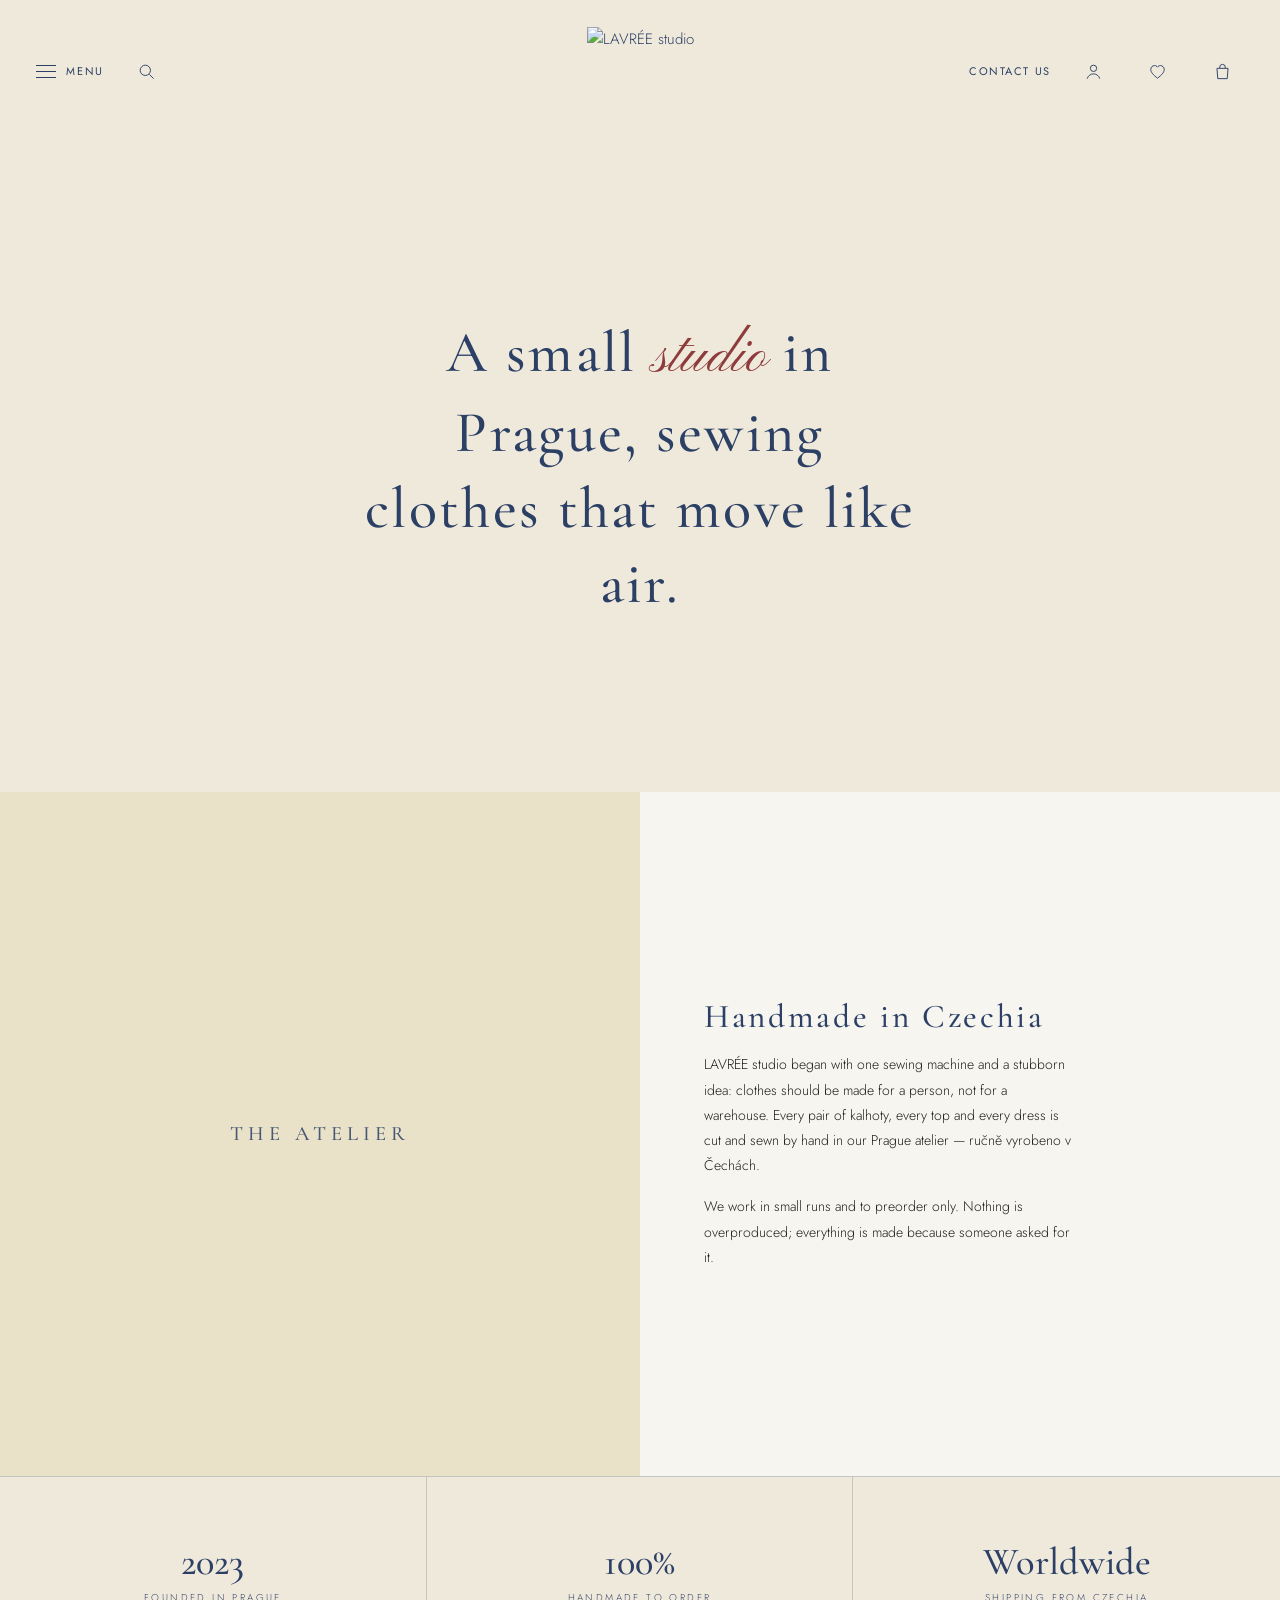
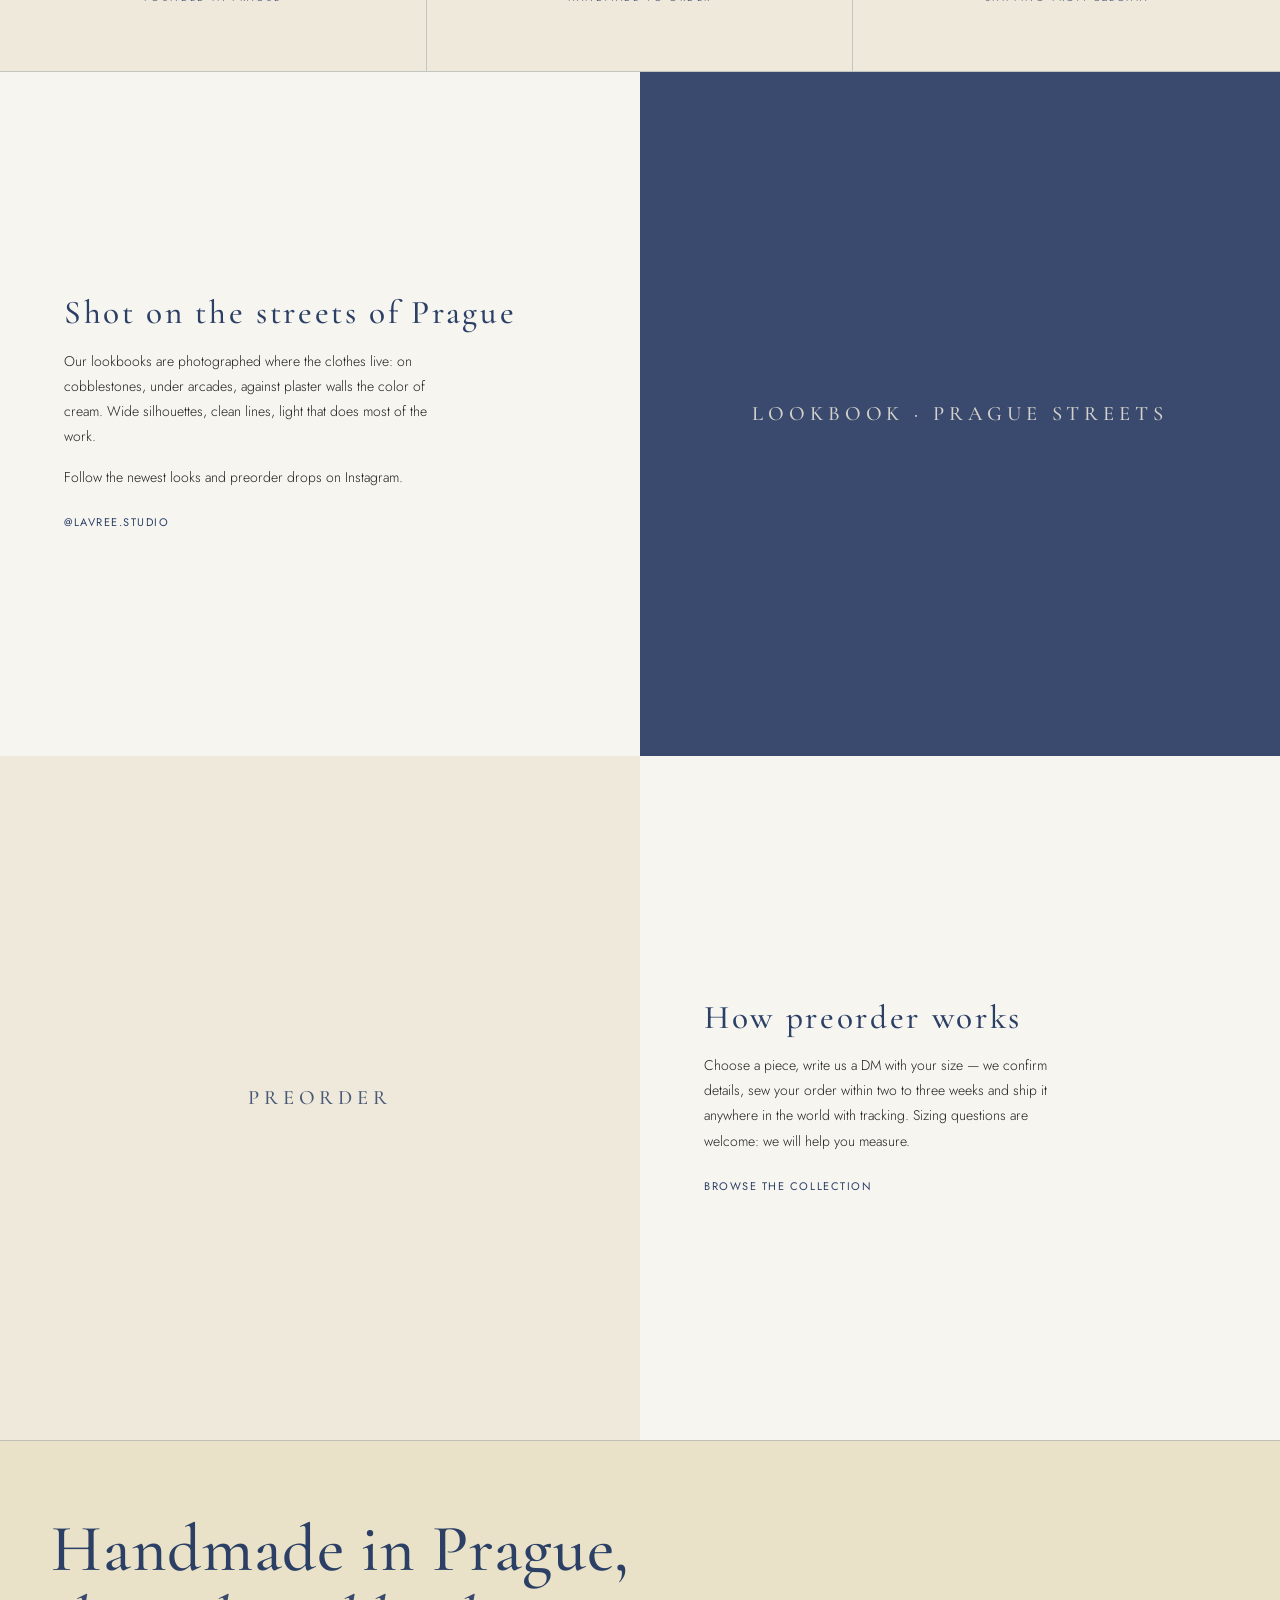
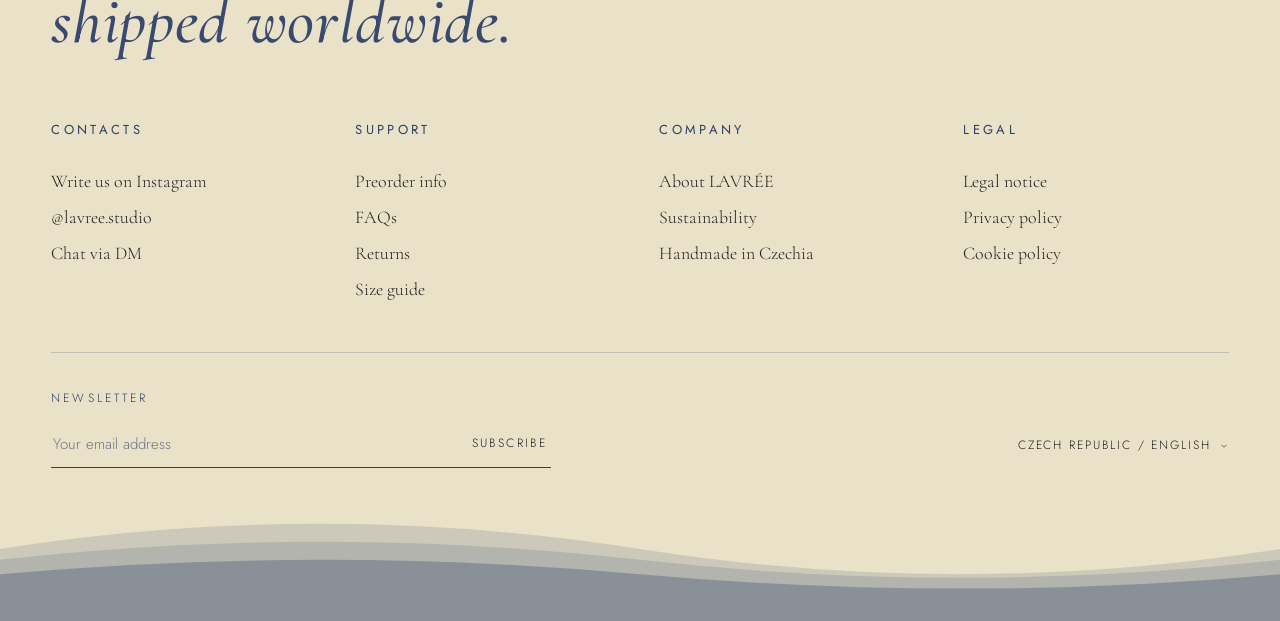
==== about.html @ 420e720d "initial commit" ====
<!DOCTYPE html>
<html lang="en">
<head>
  <meta charset="UTF-8">
  <meta name="viewport" content="width=device-width, initial-scale=1.0">
  <title>About — LAVRÉE studio</title>
  <meta name="description" content="LAVRÉE studio is a small fashion label from Prague. Handmade clothing, airy silhouettes, worldwide shipping via preorder.">
  <link rel="preconnect" href="https://fonts.googleapis.com">
  <link rel="preconnect" href="https://fonts.gstatic.com" crossorigin>
  <link href="https://fonts.googleapis.com/css2?family=Cormorant+Garamond:ital,wght@0,400;0,500;0,600;1,500&family=Jost:wght@300;400;500&family=Pinyon+Script&display=swap" rel="stylesheet">
  <link rel="stylesheet" href="css/styles.css">
</head>
<body>

  <main class="about">
    <section class="about-hero">
      <h1 class="reveal">A small <em>studio</em> in Prague, sewing clothes that move like air.</h1>
    </section>

    <section class="about-row">
      <div class="about-row__media">
        <div class="ph" style="background:var(--vanilla);color:var(--blue)" aria-hidden="true">
          <span class="ph__label">The atelier</span>
        </div>
      </div>
      <div class="about-row__text">
        <h2 class="reveal">Handmade in Czechia</h2>
        <p class="reveal" data-delay="1">
          LAVRÉE studio began with one sewing machine and a stubborn idea: clothes
          should be made for a person, not for a warehouse. Every pair of kalhoty,
          every top and every dress is cut and sewn by hand in our Prague atelier —
          ručně vyrobeno v Čechách.
        </p>
        <p class="reveal" data-delay="2">
          We work in small runs and to preorder only. Nothing is overproduced;
          everything is made because someone asked for it.
        </p>
      </div>
    </section>

    <section class="about-facts">
      <div class="reveal"><span class="serif">2023</span><small>Founded in Prague</small></div>
      <div class="reveal" data-delay="1"><span class="serif">100%</span><small>Handmade to order</small></div>
      <div class="reveal" data-delay="2"><span class="serif">Worldwide</span><small>Shipping from Czechia</small></div>
    </section>

    <section class="about-row about-row--flip" id="lookbook">
      <div class="about-row__media">
        <div class="ph" style="background:var(--indigo);color:var(--cream)" aria-hidden="true">
          <span class="ph__label">Lookbook · Prague streets</span>
        </div>
      </div>
      <div class="about-row__text">
        <h2 class="reveal">Shot on the streets of Prague</h2>
        <p class="reveal" data-delay="1">
          Our lookbooks are photographed where the clothes live: on cobblestones,
          under arcades, against plaster walls the color of cream. Wide silhouettes,
          clean lines, light that does most of the work.
        </p>
        <p class="reveal" data-delay="2">
          Follow the newest looks and preorder drops on Instagram.
        </p>
        <a class="u-link u-link--grow reveal" data-delay="3" href="https://www.instagram.com/lavree.studio/" target="_blank" rel="noopener">@lavree.studio</a>
      </div>
    </section>

    <section class="about-row">
      <div class="about-row__media">
        <div class="ph" style="background:var(--cream);color:var(--blue)" aria-hidden="true">
          <span class="ph__label">Preorder</span>
        </div>
      </div>
      <div class="about-row__text">
        <h2 class="reveal">How preorder works</h2>
        <p class="reveal" data-delay="1">
          Choose a piece, write us a DM with your size — we confirm details, sew
          your order within two to three weeks and ship it anywhere in the world
          with tracking. Sizing questions are welcome: we will help you measure.
        </p>
        <a class="u-link u-link--grow reveal" data-delay="2" href="highlights.html">Browse the collection</a>
      </div>
    </section>
  </main>

  <div data-footer></div>

  <script src="js/data.js"></script>
  <script src="js/main.js"></script>
</body>
</html>
---- css/styles.css ----
/* ============================================================
   LAVRÉE studio — global stylesheet
   Palette: cream #EFE9DB · milk #F7F5F0 · vanilla #E9E2C9
            blue #2C4066 · indigo #3A4A6E · black #20201F
            bordeaux #8E3B3B (rare accent)
   ============================================================ */

:root {
  --cream: #EFE9DB;
  --milk: #F7F5F0;
  --vanilla: #E9E2C9;
  --blue: #2C4066;
  --indigo: #3A4A6E;
  --ink: #20201F;
  --bordeaux: #8E3B3B;

  --hairline: rgba(44, 64, 102, 0.22);
  --hairline-soft: rgba(44, 64, 102, 0.12);

  --font-serif: "Cormorant Garamond", "Playfair Display", Georgia, serif;
  --font-script: "Pinyon Script", cursive;
  --font-sans: "Jost", "Inter", "Segoe UI", Arial, sans-serif;

  /* header geometry: tall by default, compact after scroll (+50% larger) */
  --header-h-tall: 144px;
  --header-h-compact: 96px;
  --header-h: var(--header-h-tall);
  --logo-h-tall: 90px;
  --logo-h-compact: 60px;
  --logo-h: var(--logo-h-tall);
  --header-anim: 350ms cubic-bezier(0.4, 0, 0.2, 1);
  --header-fill-anim: 300ms ease;
  /* slide-to-slide recolor of header + search: long, soft cross-fade so the
     dark<->light change lags the section swap slightly and never jars */
  --header-color-fade: 700ms cubic-bezier(0.4, 0, 0.2, 1);
  --header-color-delay: 150ms;
  --header-border: rgba(44, 64, 102, 0.15);
  --header-scroll-threshold: 60; /* px, read by js */
  --header-ink: var(--blue);

  /* fullscreen slider timing (read by js) */
  --slide-dur: 1100ms;
  --slide-ease: cubic-bezier(0.65, 0, 0.35, 1);
  --slide-debounce: 200; /* ms after animation before next gesture */
  --slide-swipe: 50;     /* px, min touch swipe distance */

  --ease: cubic-bezier(0.25, 0.1, 0.25, 1);
}

/* compact header state: js toggles .is-compact on body past the threshold */
body.is-compact {
  --header-h: var(--header-h-compact);
  --logo-h: var(--logo-h-compact);
}

/* Hovering the header grows ONLY the header bar + logo (+20%). It is a fixed
   element, so its height change never reflows or scrolls the document, and we
   deliberately do NOT touch --header-h — the search line and page content stay
   exactly where they are. (No :has(), which was causing hover-time jank.) */
.site-header:hover { height: calc(var(--header-h) * 1.2); }
.site-header:hover .logo { height: calc(var(--logo-h) * 1.2); }

* { margin: 0; padding: 0; box-sizing: border-box; }

html { scroll-behavior: smooth; }

body {
  font-family: var(--font-sans);
  font-weight: 300;
  font-size: 15px;
  line-height: 1.6;
  color: var(--ink);
  background: var(--cream);
  -webkit-font-smoothing: antialiased;
}

img { max-width: 100%; display: block; }

a { color: inherit; text-decoration: none; cursor: pointer; }
button { font: inherit; color: inherit; background: none; border: 0; cursor: pointer; }

a:focus-visible, button:focus-visible, input:focus-visible {
  outline: 1px solid var(--blue);
  outline-offset: 3px;
}

::selection { background: var(--blue); color: var(--cream); }

h1, h2, h3, .serif {
  font-family: var(--font-serif);
  font-weight: 500;
  color: var(--blue);
  line-height: 1.15;
}

.visually-hidden {
  position: absolute; width: 1px; height: 1px;
  overflow: hidden; clip: rect(0 0 0 0); white-space: nowrap;
}

/* Underline link animation */
.u-link {
  position: relative;
  display: inline-block;
  padding-bottom: 2px;
  letter-spacing: 0.14em;
  text-transform: uppercase;
  font-size: 11px;
  font-weight: 400;
}
.u-link::after {
  content: "";
  position: absolute; left: 0; bottom: 0;
  width: 100%; height: 1px;
  background: currentColor;
  transform-origin: right;
  transition: transform 0.35s var(--ease);
}
.u-link:hover::after { transform: scaleX(0); transform-origin: left; }
.u-link--grow::after { transform: scaleX(0); transform-origin: left; }
.u-link--grow:hover::after { transform: scaleX(1); }

/* ============================================================
   Header
   ============================================================ */

.site-header {
  position: fixed;
  top: 0; left: 0; right: 0;
  z-index: 100;
  height: var(--header-h);
  display: grid;
  grid-template-columns: 1fr auto 1fr;
  align-items: center;
  padding: 0 clamp(16px, 3vw, 36px);
  color: var(--header-ink);
  background: transparent;
  border-bottom: 1px solid transparent;
  transition: height var(--header-anim),
              background var(--header-fill-anim),
              color var(--header-color-fade) var(--header-color-delay),
              border-color var(--header-fill-anim);
}

/* Over a dark slide (hero / Navy Edit) the header sits on a solid black bar
   with cream logo + links; hover/compact still override it to the cream state. */
body.hero-dark .site-header {
  --header-ink: var(--cream);
  background: var(--ink);
  border-bottom-color: transparent;
}

/* Filled state: hover, compact after scroll, open menu.
   body-prefixed so it outranks the hero-dark rule above. */
body .site-header:hover,
body .site-header.header--compact,
body .site-header.is-filled {
  --header-ink: var(--blue);
  background: var(--cream);
  border-bottom-color: var(--header-border);
}

.header-left, .header-right {
  display: flex; align-items: center;
  gap: clamp(10px, 1.6vw, 22px);
}
.header-right { justify-content: flex-end; }

.menu-toggle {
  display: flex; align-items: center; gap: 10px;
  min-height: 44px;
  letter-spacing: 0.16em; text-transform: uppercase;
  font-size: 11px; font-weight: 400;
}
.menu-toggle .burger {
  display: inline-flex; flex-direction: column; gap: 5px; width: 20px;
}
.menu-toggle .burger span {
  height: 1px; background: currentColor; transition: transform .3s var(--ease);
}
.menu-toggle:hover .burger span:first-child { transform: translateY(-1px); }
.menu-toggle:hover .burger span:last-child { transform: translateY(1px); }

/* Logo: two stacked images cross-faded by opacity (no src swap) */
.logo {
  position: relative;
  display: inline-flex;
  align-items: center;
  justify-content: center;
  height: var(--logo-h);
  transition: height var(--header-anim);
}
.logo__img {
  height: 100%;
  width: auto;
  display: block;
  transition: opacity var(--header-fill-anim);
}
.logo__img--cream {
  position: absolute;
  top: 0; left: 50%;
  transform: translateX(-50%);
  opacity: 0;
}
/* cream logo over dark slides while the header is transparent */
body.hero-dark .logo__img--blue { opacity: 0; }
body.hero-dark .logo__img--cream { opacity: 1; }
/* filled header always shows the blue logo (body-prefixed to win over hero-dark) */
body .site-header:hover .logo__img--blue,
body .site-header.header--compact .logo__img--blue,
body .site-header.is-filled .logo__img--blue { opacity: 1; }
body .site-header:hover .logo__img--cream,
body .site-header.header--compact .logo__img--cream,
body .site-header.is-filled .logo__img--cream { opacity: 0; }

.header-contact {
  letter-spacing: 0.14em; text-transform: uppercase;
  font-size: 11px; font-weight: 400;
  min-height: 44px; display: inline-flex; align-items: center;
}
.header-contact:hover { color: var(--bordeaux); }

.icon-btn {
  position: relative;
  display: inline-flex; align-items: center; justify-content: center;
  width: 44px; height: 44px;
}
.icon-btn svg {
  width: 19px; height: 19px;
  fill: none; stroke: currentColor; stroke-width: 1.2;
  transition: stroke 0.4s var(--ease);
}
.icon-btn:hover svg { stroke: var(--bordeaux); }
.icon-btn .count {
  position: absolute; top: 4px; right: 2px;
  min-width: 15px; height: 15px;
  border-radius: 50%;
  background: var(--bordeaux); color: var(--milk);
  font-size: 9px; font-weight: 400; line-height: 15px;
  text-align: center;
  opacity: 0; transform: scale(0.5);
  transition: opacity .25s var(--ease), transform .25s var(--ease);
}
.icon-btn .count.is-visible { opacity: 1; transform: scale(1); }

/* Search: centered field on home, collapsible on inner pages.
   The dark<->light recolor between slides is a cross-fade of two stacked
   colour copies (label + underline), never a hard colour switch. */
.search-bar {
  position: fixed;
  top: var(--header-h); left: 0; right: 0;
  z-index: 99;
  display: flex; justify-content: center;
  padding: 10px 20px;
  transition: opacity .35s var(--ease), transform .35s var(--ease),
              visibility .35s, top var(--header-anim);
}

/* Homepage: the search field belongs to the hero only. It lifts + fades away
   on any later section and returns on the first. Fixed positioning keeps it
   out of the header flow, so the logo/links/icons never shift when it hides. */
body.page-home .search-bar {
  opacity: 0;
  transform: translateY(-8px);
  pointer-events: none;
  /* hide: a touch quicker than the header recolor, no delay */
  transition: opacity 450ms cubic-bezier(0.4, 0, 0.2, 1),
              transform 450ms cubic-bezier(0.4, 0, 0.2, 1),
              top var(--header-anim);
}
body.page-home.is-hero-slide .search-bar {
  opacity: 1;
  transform: translateY(0);
  pointer-events: auto;
  /* show: header timing + 150ms delay so it trails the hero sliding in */
  transition: opacity var(--header-color-fade) var(--header-color-delay),
              transform var(--header-color-fade) var(--header-color-delay),
              top var(--header-anim);
}

.search-field {
  position: relative;
  width: min(420px, 86vw);
}
.search-field input {
  width: 100%;
  background: transparent;
  border: 0;
  padding: 6px 2px;
  font-family: var(--font-sans);
  font-weight: 300; font-size: 13px;
  letter-spacing: 0.08em;
  text-align: center;
  color: var(--blue);
  caret-color: currentColor;
  transition: color var(--header-color-fade) var(--header-color-delay);
}
/* the visible idle label is the two layers below, not the native placeholder */
.search-field input::placeholder { color: transparent; }

/* idle "Search" label — two coloured copies, cross-faded by opacity */
.search-field__label {
  position: absolute; inset: 0;
  display: flex; align-items: center; justify-content: center;
  pointer-events: none;
  transition: opacity .3s var(--ease);
}
.search-field__layer {
  position: absolute; inset: 0;
  display: flex; align-items: center; justify-content: center;
  text-transform: uppercase; letter-spacing: 0.18em; font-size: 11px;
  opacity: 0;
  transition: opacity var(--header-color-fade) var(--header-color-delay);
}
.search-field__layer--dark  { color: var(--blue); opacity: 0.65; }
.search-field__layer--light { color: var(--milk); opacity: 0; }

/* underline — same two-layer cross-fade */
.search-field__rule {
  position: absolute; left: 0; right: 0; bottom: 0; height: 1px;
  pointer-events: none;
}
.search-field__rule-layer {
  position: absolute; inset: 0;
  opacity: 0;
  transition: opacity var(--header-color-fade) var(--header-color-delay);
}
.search-field__rule-layer--dark  { background: var(--blue); opacity: 1; }
.search-field__rule-layer--light { background: var(--milk); opacity: 0; }

/* Dark slide: fade the dark copies out, the light copies in */
body.hero-dark .search-field input { color: var(--milk); }
body.hero-dark .search-field__layer--dark { opacity: 0; }
body.hero-dark .search-field__layer--light { opacity: 0.7; }
body.hero-dark .search-field__rule-layer--dark { opacity: 0; }
body.hero-dark .search-field__rule-layer--light { opacity: 0.85; }

/* Hide the idle label while typing or focused so only caret + text show */
.search-field input:focus ~ .search-field__label,
.search-field input:not(:placeholder-shown) ~ .search-field__label { opacity: 0; }

/* Inner pages: collapsible, always on cream, full-width divider under the bar */
body:not(.page-home) .search-bar {
  background: var(--cream);
  border-bottom: 1px solid var(--hairline-soft);
  opacity: 0; visibility: hidden; transform: translateY(-6px);
}
body:not(.page-home) .search-bar.is-open {
  opacity: 1; visibility: visible; transform: translateY(0);
}
.search-toggle { display: none; }
body:not(.page-home) .search-toggle { display: inline-flex; }

/* ============================================================
   Fullscreen menu overlay
   ============================================================ */

.menu-overlay {
  position: fixed; inset: 0; z-index: 200;
  background: var(--cream);
  display: flex;
  opacity: 0; visibility: hidden;
  transition: opacity .45s var(--ease), visibility .45s;
  overflow-y: auto;
}
.menu-overlay.is-open { opacity: 1; visibility: visible; }

.menu-overlay__inner {
  display: grid;
  grid-template-columns: minmax(280px, 1fr) 1fr;
  gap: 4vw;
  width: 100%;
  padding: calc(var(--header-h) + 6vh) clamp(24px, 6vw, 90px) 8vh;
}

.menu-close {
  position: absolute;
  top: 14px; right: clamp(16px, 3vw, 36px);
  width: 44px; height: 44px;
  display: flex; align-items: center; justify-content: center;
}
.menu-close svg {
  width: 22px; height: 22px;
  stroke: var(--blue); stroke-width: 1.2; fill: none;
  transition: transform .3s var(--ease);
}
.menu-close:hover svg { transform: rotate(90deg); }

.menu-primary { list-style: none; }
.menu-primary li { overflow: hidden; }
.menu-primary a {
  font-family: var(--font-serif);
  font-size: clamp(30px, 4.4vw, 52px);
  font-weight: 500;
  color: var(--blue);
  line-height: 1.35;
  display: inline-block;
  transform: translateY(110%);
  transition: color .3s var(--ease), transform .6s var(--ease);
}
.menu-overlay.is-open .menu-primary a { transform: translateY(0); }
.menu-primary li:nth-child(2) a { transition-delay: .04s; }
.menu-primary li:nth-child(3) a { transition-delay: .08s; }
.menu-primary li:nth-child(4) a { transition-delay: .12s; }
.menu-primary li:nth-child(5) a { transition-delay: .16s; }
.menu-primary li:nth-child(6) a { transition-delay: .2s; }
.menu-primary li:nth-child(7) a { transition-delay: .24s; }
.menu-primary li:nth-child(8) a { transition-delay: .28s; }
.menu-primary a:hover,
.menu-primary li.is-active a { color: var(--bordeaux); font-style: italic; }

.menu-secondary {
  padding-top: 1.2vh;
  align-self: start;
  min-height: 200px;
}
.menu-secondary ul { list-style: none; }
.menu-secondary a {
  display: inline-block;
  font-size: 14px; font-weight: 300;
  letter-spacing: 0.1em;
  color: var(--indigo);
  padding: 7px 0;
  min-height: 34px;
  opacity: 0; transform: translateX(-8px);
  transition: opacity .35s var(--ease), transform .35s var(--ease),
              color .25s var(--ease);
}
.menu-secondary.is-visible a { opacity: 1; transform: translateX(0); }
.menu-secondary li:nth-child(2) a { transition-delay: .05s; }
.menu-secondary li:nth-child(3) a { transition-delay: .1s; }
.menu-secondary li:nth-child(4) a { transition-delay: .15s; }
.menu-secondary a:hover { color: var(--bordeaux); }

/* ============================================================
   Placeholders ("photos")
   ============================================================ */

.ph {
  position: relative;
  width: 100%; height: 100%;
  display: flex; align-items: center; justify-content: center;
  overflow: hidden;
}
.ph__label {
  font-family: var(--font-serif);
  font-size: clamp(15px, 1.6vw, 22px);
  font-weight: 500;
  letter-spacing: 0.24em;
  text-transform: uppercase;
  text-align: center;
  padding: 0 12%;
  opacity: 0.85;
}

/* ============================================================
   Homepage — fullscreen vertical slider
   ============================================================ */

.home-slider {
  height: 100dvh;
  overflow-y: auto;
  scroll-snap-type: y mandatory;
  scroll-behavior: smooth;
  overflow-anchor: none;
}
/* while js animates scrollTop, native snap and smooth-scroll must not fight it */
.home-slider.is-animating {
  scroll-snap-type: none;
  scroll-behavior: auto;
}
.slide {
  min-height: 100dvh;
  scroll-snap-align: start;
  scroll-snap-stop: always;
  position: relative;
  display: flex;
  flex-direction: column;
}

/* Slide 1 — hero campaign */
.slide--hero {
  background: var(--indigo);
  color: var(--cream);
  justify-content: flex-end;
  align-items: center;
  text-align: center;
  padding-bottom: 9vh;
}
.slide--hero .hero-veil {
  position: absolute; inset: 0;
  z-index: 1;
  background:
    radial-gradient(120% 80% at 50% 10%, rgba(239,233,219,0.06), transparent 60%),
    linear-gradient(180deg, rgba(32,32,31,0.28), transparent 34%, rgba(32,32,31,0.55));
  pointer-events: none;
}

/* Hero lookbook: a full-screen slideshow. One photo fills the hero, the set
   cross-fades through (driven by JS toggling .is-active). Each photo is
   darkened by default and revealed (cross-faded to its plain copy) on hover. */
.slide--hero .hero-gallery {
  position: absolute; inset: 0;
  z-index: 0;
  background: var(--ink);
}
.hero-shot {
  position: absolute; inset: 0;
  overflow: hidden;
  opacity: 0;
  visibility: hidden; /* perf: only the active + leaving shots are composited */
  pointer-events: none;
  transition: opacity 1200ms cubic-bezier(0.4, 0, 0.2, 1);
}
/* perf: photos that aren't on screen are skipped entirely (no paint, and the
   UA can drop their decoded bitmaps), so only 1-2 full-screen images ever
   render at once instead of all seven. */
.hero-shot:not(.is-active):not(.is-leaving) { content-visibility: hidden; }
.hero-shot.is-active,
.hero-shot.is-leaving { visibility: visible; }
.hero-shot.is-active {
  opacity: 1;
  pointer-events: auto; /* only the visible photo reacts to hover */
}
.hero-shot__img {
  position: absolute; inset: 0;
  width: 100%; height: 100%;
  object-fit: cover;
  object-position: center 35%; /* bias toward the figures, not the sky/ground */
  transition: opacity 600ms cubic-bezier(0.4, 0, 0.2, 1);
}
.hero-shot__img--plain { opacity: 0; }
.hero-shot:hover .hero-shot__img--plain { opacity: 1; }
.hero-shot:hover .hero-shot__img--filtered { opacity: 0; }

.hero-content { position: relative; z-index: 2; }
.hero-content h1 {
  color: var(--cream);
  font-size: clamp(38px, 6vw, 76px);
  letter-spacing: 0.18em;
  font-weight: 500;
  text-transform: uppercase;
}
.hero-content .hero-sub {
  font-family: var(--font-sans);
  font-weight: 300;
  letter-spacing: 0.28em;
  text-transform: uppercase;
  font-size: 12px;
  margin: 14px 0 26px;
  opacity: 0.85;
}
/* Shop: 1.5x of the 12px base. letter-spacing is em-based so it scales with
   font-size; padding grows the tap target to >= 44x44 and the underline is
   inset to hug the word and thickened to keep the same visual proportion. */
.hero-content .u-link {
  font-size: 18px;
  letter-spacing: 0.18em;
  padding: 13px 16px;
}
.hero-content .u-link::after {
  left: 16px; right: 16px; width: auto;
  bottom: 13px;
  height: 1.5px;
}

.scroll-hint {
  --bob-amp: 8.5px; /* ~1.45x the original 6px, to match the larger arrow */
  position: absolute;
  left: 50%; bottom: 3vh;
  transform: translateX(-50%);
  z-index: 2;
  display: flex; flex-direction: column; align-items: center; gap: 8px;
  font-size: 10px; letter-spacing: 0.3em; text-transform: uppercase;
  opacity: 0.75;
}
.scroll-hint svg {
  width: 21px; height: 30px;      /* 14x20 * 1.5 */
  stroke: currentColor; fill: none;
  stroke-width: 0.8;              /* 1.2 / 1.5 keeps the stroke visually as thin */
  animation: hint-bob calc(var(--slide-dur) * 2) var(--slide-ease) infinite;
}
@keyframes hint-bob {
  0%, 100% { transform: translateY(0); }
  50% { transform: translateY(var(--bob-amp)); }
}

/* Slide 2 — editorial product row */
.slide--editorial {
  background: var(--milk);
  justify-content: center;
  padding: calc(var(--header-h) + 4vh) clamp(20px, 4vw, 60px) 6vh;
  gap: 4vh;
}
.editorial-manifest {
  text-align: center;
}
.editorial-manifest h2 {
  font-size: clamp(24px, 3vw, 38px);
  letter-spacing: 0.1em;
}
.editorial-manifest p {
  margin-top: 10px;
  font-size: 12px; letter-spacing: 0.26em; text-transform: uppercase;
  color: var(--indigo);
}
.editorial-row {
  display: grid;
  grid-template-columns: repeat(4, 1fr);
  gap: clamp(10px, 1.6vw, 24px);
}
.editorial-cta { text-align: center; }

/* Product card (shared: home editorial + PLP) */
.card {
  position: relative;
  display: flex; flex-direction: column;
  background: transparent;
}
.card__media {
  position: relative;
  aspect-ratio: 3 / 4;
  overflow: hidden;
}
.card__media .ph { position: absolute; inset: 0; transition: opacity .5s var(--ease); }
.card__media .ph--alt { opacity: 0; }
.card:hover .card__media .ph--alt { opacity: 1; }
.card:hover .card__media .ph--main { opacity: 0; }

/* Real product photo + name overlaid (matches the editorial mockup) */
.card__photo {
  position: absolute; inset: 0;
  width: 100%; height: 100%;
  object-fit: cover;
  transition: transform .7s var(--ease);
}
.card:hover .card__photo { transform: scale(1.03); }

.card__wish {
  position: absolute; top: 6px; right: 6px; z-index: 3;
  width: 44px; height: 44px;
  display: flex; align-items: center; justify-content: center;
  opacity: 0;
  transition: opacity .3s var(--ease);
}
.card:hover .card__wish, .card__wish.is-active { opacity: 1; }
.card__wish svg {
  width: 18px; height: 18px;
  fill: none; stroke: var(--blue); stroke-width: 1.2;
  transition: fill .25s var(--ease), stroke .25s var(--ease);
}
.card__wish.is-active svg { fill: var(--bordeaux); stroke: var(--bordeaux); }
.card__wish:hover svg { stroke: var(--bordeaux); }

.card__badge {
  position: absolute; top: 10px; left: 10px; z-index: 2;
  font-size: 9px; letter-spacing: 0.2em; text-transform: uppercase;
  color: var(--bordeaux);
}

.card__info { padding: 12px 4px 18px; }
.card__name {
  font-family: var(--font-serif);
  font-size: 16px; font-weight: 500;
  color: var(--blue);
  letter-spacing: 0.06em;
}
.card__price {
  font-size: 12px; letter-spacing: 0.1em;
  margin-top: 3px; color: var(--ink);
}
.card__swatches { display: flex; gap: 6px; margin-top: 8px; }
.card__swatches i {
  width: 10px; height: 10px; border-radius: 50%;
  border: 1px solid var(--hairline);
  display: inline-block;
}

/* Slide 3 — Navy Edit campaign */
.slide--campaign {
  background: var(--blue);
  color: var(--cream);
  align-items: center; justify-content: center;
  text-align: center;
}
.campaign-photo {
  position: absolute; inset: 0;
  width: 100%; height: 100%;
  object-fit: cover;
  object-position: center;
  z-index: 0;
}
/* veil over the photo so the cream campaign text stays legible */
.slide--campaign::before {
  content: "";
  position: absolute; inset: 0;
  z-index: 1;
  background: linear-gradient(180deg, rgba(32,32,31,0.35), rgba(32,32,31,0.5));
}
.campaign-content { position: relative; z-index: 2; padding: 0 20px; }
.campaign-content h2 {
  color: var(--cream);
  font-size: clamp(34px, 5vw, 64px);
  letter-spacing: 0.2em;
  text-transform: uppercase;
}
.campaign-content p {
  font-size: 12px; letter-spacing: 0.3em; text-transform: uppercase;
  margin: 16px 0 28px; opacity: 0.85;
}

/* Slide 5 — footer slide wrapper */
.slide--footer { background: var(--vanilla); justify-content: stretch; }
.slide--footer .site-footer { border-top: 0; flex: 1; min-height: 100dvh; }
/* on the home footer slide, vertically center the content so the top half
   is no longer empty; the wave stays pinned to the bottom */
.slide--footer .footer-inner {
  flex: 1;
  display: flex; flex-direction: column; justify-content: center;
}

/* Slide progress dots (home) */
.slide-dots {
  position: fixed;
  right: clamp(12px, 2vw, 26px);
  top: 50%;
  transform: translateY(-50%);
  z-index: 90;
  display: flex; flex-direction: column; gap: 14px;
}
.slide-dots button {
  width: 24px; height: 24px;
  display: flex; align-items: center; justify-content: center;
}
.slide-dots button::before {
  content: "";
  width: 5px; height: 5px; border-radius: 50%;
  background: var(--blue);
  opacity: 0.35;
  transition: opacity var(--slide-dur) var(--slide-ease),
              transform var(--slide-dur) var(--slide-ease),
              background var(--slide-dur) var(--slide-ease);
}
.slide-dots button.is-active::before { opacity: 1; transform: scale(1.5); }
body.hero-dark .slide-dots button::before { background: var(--cream); }

/* ============================================================
   PLP — catalog
   ============================================================ */

.plp-subheader {
  position: sticky;
  top: var(--header-h);
  transition: top var(--header-anim);
  z-index: 80;
  background: var(--cream);
  border-bottom: 1px solid var(--hairline);
  display: flex;
  align-items: center;
  justify-content: space-between;
  gap: 18px;
  padding: 0 clamp(16px, 3vw, 36px);
  min-height: 52px;
  flex-wrap: wrap;
}
.plp-subheader__left { display: flex; align-items: center; gap: clamp(14px, 2.4vw, 34px); flex-wrap: wrap; }
.plp-title {
  font-family: var(--font-serif);
  font-size: 18px; font-weight: 600;
  letter-spacing: 0.26em; text-transform: uppercase;
  color: var(--blue);
}
.plp-subs { display: flex; gap: clamp(10px, 1.8vw, 24px); flex-wrap: wrap; }
.plp-subs a {
  font-size: 11px; letter-spacing: 0.14em; text-transform: uppercase;
  padding: 14px 0; min-height: 44px; display: inline-flex; align-items: center;
  color: var(--indigo);
  border-bottom: 1px solid transparent;
  transition: color .25s var(--ease);
}
.plp-subs a:hover { color: var(--bordeaux); }
.plp-subs a.is-active { color: var(--blue); border-bottom-color: var(--blue); }

.plp-tools { display: flex; gap: clamp(12px, 2vw, 28px); }
.plp-tools button {
  font-size: 11px; letter-spacing: 0.14em; text-transform: uppercase;
  min-height: 44px;
  display: inline-flex; align-items: center; gap: 6px;
}
.plp-tools button:hover { color: var(--bordeaux); }
.plp-tools svg { width: 10px; height: 10px; stroke: currentColor; fill: none; stroke-width: 1.4; transition: transform .3s var(--ease); }
.plp-tools button[aria-expanded="true"] svg { transform: rotate(180deg); }

.plp-panel {
  border-bottom: 1px solid var(--hairline);
  background: var(--milk);
  overflow: hidden;
  max-height: 0;
  transition: max-height .45s var(--ease);
}
.plp-panel.is-open { max-height: 260px; }
.plp-panel__inner {
  display: flex; flex-wrap: wrap; gap: 10px 28px;
  padding: 22px clamp(16px, 3vw, 36px);
}
.plp-panel__group { min-width: 140px; }
.plp-panel__group h4 {
  font-size: 10px; letter-spacing: 0.22em; text-transform: uppercase;
  font-weight: 400; color: var(--indigo); margin-bottom: 8px;
}
.plp-panel__group label {
  display: flex; align-items: center; gap: 8px;
  font-size: 12px; padding: 4px 0; cursor: pointer;
}
.plp-panel__group input { accent-color: var(--blue); }

/* Edge-to-edge grid with hairlines */
.plp-grid {
  display: grid;
  grid-template-columns: repeat(4, 1fr);
  border-left: 1px solid var(--hairline-soft);
}
.plp-grid .card {
  border-right: 1px solid var(--hairline-soft);
  border-bottom: 1px solid var(--hairline-soft);
}
.plp-grid .card__info { padding: 14px 14px 22px; }
.plp-grid .card__media { aspect-ratio: 3 / 4; }

.plp-empty {
  padding: 12vh 20px; text-align: center;
  font-family: var(--font-serif); font-size: 22px; color: var(--indigo);
}

/* ============================================================
   PDP — product page
   ============================================================ */

.pdp {
  display: grid;
  grid-template-columns: minmax(0, 58%) minmax(0, 42%);
  padding-top: var(--header-h-tall); /* static: page layout must not shift on compact toggle */
}

.pdp-gallery { position: relative; background: var(--blue); }
.pdp-gallery__stack { display: flex; flex-direction: column; gap: 2px; }
/* each shot fits one screen (below the header) so a whole photo is visible;
   the portrait image is shown in full (contain), centred on the brand-blue ground. */
.pdp-shot {
  position: relative;
  height: calc(100dvh - var(--header-h-tall));
  overflow: hidden;
  background: var(--blue);
}
.pdp-shot__img {
  position: absolute; inset: 0;
  width: 100%; height: 100%;
  object-fit: cover; /* fill the whole shot, no empty ground */
}

.pdp-gallery__dots {
  position: sticky;
  top: 50%;
  float: left;
  width: 0;                 /* reserve no width, so the photo fills edge-to-edge */
  transform: translateY(-50%);
  z-index: 5;
  display: flex; flex-direction: column; gap: 10px;
}
.pdp-gallery__dots button {
  width: 20px; height: 20px;
  margin-left: clamp(8px, 1.4vw, 20px); /* inset the dots as an overlay, not a gutter */
  display: flex; align-items: center; justify-content: center;
}
.pdp-gallery__dots button::before {
  content: ""; width: 5px; height: 5px; border-radius: 50%;
  background: #fff; opacity: .55; /* light dots readable over any photo */
  box-shadow: 0 0 4px rgba(32, 32, 31, 0.45);
  transition: opacity .3s var(--ease), transform .3s var(--ease);
}
.pdp-gallery__dots button.is-active::before { opacity: 1; transform: scale(1.4); }

.pdp-wish {
  position: absolute; top: 10px; right: 10px; z-index: 6;
  width: 44px; height: 44px;
  display: flex; align-items: center; justify-content: center;
}
.pdp-wish svg {
  width: 20px; height: 20px; fill: none; stroke: #fff; stroke-width: 1.2;
  filter: drop-shadow(0 1px 4px rgba(32, 32, 31, 0.5));
}
.pdp-wish.is-active svg { fill: var(--bordeaux); stroke: var(--bordeaux); }

.pdp-panel-wrap { position: relative; background: var(--milk); }
/* ~1.5x larger panel so it holds its own next to the full-bleed photos */
.pdp-panel {
  position: sticky;
  top: var(--header-h);
  min-height: calc(100dvh - var(--header-h));
  transition: top var(--header-anim), min-height var(--header-anim);
  display: flex; flex-direction: column; justify-content: center;
  padding: 48px clamp(24px, 3vw, 56px);
  max-width: 660px;
  margin: 0 auto;
}

.pdp-panel h1 {
  font-size: clamp(34px, 3.6vw, 50px);
  letter-spacing: 0.08em;
}
.pdp-price { font-size: 22px; letter-spacing: 0.08em; margin-top: 12px; }

.pdp-row { margin-top: 40px; }
.pdp-row__label {
  font-size: 14px; letter-spacing: 0.24em; text-transform: uppercase;
  color: var(--indigo);
}
.pdp-swatches { display: flex; gap: 14px; margin-top: 14px; }
.pdp-swatches button {
  width: 38px; height: 38px; border-radius: 50%;
  border: 1px solid var(--hairline);
  position: relative;
}
.pdp-swatches button.is-active::after {
  content: ""; position: absolute; inset: -7px;
  border: 1px solid var(--blue); border-radius: 50%;
}

.pdp-sizes { display: flex; gap: 12px; margin-top: 14px; flex-wrap: wrap; }
.pdp-sizes button {
  min-width: 66px; height: 62px;
  border: 1px solid var(--hairline);
  font-size: 17px; letter-spacing: 0.08em;
  transition: border-color .25s var(--ease), background .25s var(--ease);
}
.pdp-sizes button:hover:not(:disabled) { border-color: var(--blue); }
.pdp-sizes button.is-active { background: var(--blue); color: var(--cream); border-color: var(--blue); }
.pdp-sizes button:disabled {
  color: rgba(32,32,31,0.3);
  text-decoration: line-through;
  cursor: not-allowed;
  border-color: var(--hairline-soft);
}
.pdp-findsize {
  display: inline-block; margin-top: 18px;
  font-size: 16px; letter-spacing: 0.1em;
  color: var(--indigo);
  border-bottom: 1px solid var(--hairline);
  padding-bottom: 2px;
}
.pdp-findsize:hover { color: var(--bordeaux); border-color: var(--bordeaux); }

/* Info tooltip — small (i) icon by the price / size that opens a note
   (payment, delivery, size guide) on click or hover. The pop spans the panel
   line it belongs to, so it never overflows the narrow column. */
.pdp-price, .pdp-row__label { position: relative; }
.info-tip { display: inline-flex; vertical-align: middle; }
.info-tip__btn {
  display: inline-flex; align-items: center; justify-content: center;
  width: 24px; height: 24px; margin-left: 8px;
  color: var(--indigo);
  transition: color .25s var(--ease);
}
.info-tip__btn svg {
  width: 17px; height: 17px;
  stroke: currentColor; fill: none; stroke-width: 1.3;
}
.info-tip__btn:hover, .info-tip.is-open .info-tip__btn { color: var(--blue); }

.info-tip__pop {
  position: absolute;
  top: calc(100% + 12px); left: 0; right: 0;
  z-index: 60;
  background: var(--cream);
  border: 1px solid var(--header-border);
  box-shadow: 0 14px 36px rgba(32, 32, 31, 0.16);
  padding: 18px 22px 20px;
  text-align: left;
  opacity: 0; visibility: hidden; transform: translateY(-6px);
  transition: opacity .28s var(--ease), transform .28s var(--ease), visibility .28s;
}
.info-tip.is-open .info-tip__pop,
.info-tip__btn:hover + .info-tip__pop {
  opacity: 1; visibility: visible; transform: translateY(0);
}
.info-tip__title {
  display: block;
  font-family: var(--font-serif); font-weight: 500;
  color: var(--blue);
  font-size: 21px; line-height: 1.15; letter-spacing: 0.03em;
  text-transform: none;
  margin-bottom: 8px;
}
.info-tip__title--gap { margin-top: 16px; }
.info-tip__body {
  display: block;
  font-family: var(--font-sans); font-weight: 300;
  font-size: 14px; line-height: 1.6; letter-spacing: normal;
  text-transform: none;
  color: var(--ink);
}

.pdp-cta {
  margin-top: 48px;
  width: 100%;
  background: var(--ink);
  color: var(--milk);
  min-height: 74px;
  letter-spacing: 0.22em; text-transform: uppercase; font-size: 17px;
  transition: background .3s var(--ease);
}
.pdp-cta:hover { background: var(--blue); }
.pdp-note {
  margin-top: 14px; font-size: 15px; color: var(--indigo);
  letter-spacing: 0.06em; text-align: center;
}

.accordion { margin-top: 44px; border-top: 1px solid var(--hairline); }
.accordion__item { border-bottom: 1px solid var(--hairline); }
.accordion__trigger {
  width: 100%;
  display: flex; align-items: center; justify-content: space-between;
  min-height: 72px;
  font-size: 16px; letter-spacing: 0.2em; text-transform: uppercase;
}
.accordion__trigger svg {
  width: 16px; height: 16px; stroke: var(--blue); fill: none; stroke-width: 1.4;
  transition: transform .35s var(--ease);
}
.accordion__trigger[aria-expanded="true"] svg { transform: rotate(45deg); }
.accordion__content {
  overflow: hidden; max-height: 0;
  transition: max-height .4s var(--ease);
}
.accordion__content p {
  padding: 0 0 26px;
  font-size: 18px; line-height: 1.7; color: var(--ink);
}

/* ============================================================
   Modal (preorder)
   ============================================================ */

.modal {
  position: fixed; inset: 0; z-index: 300;
  display: flex; align-items: center; justify-content: center;
  padding: 20px;
  opacity: 0; visibility: hidden;
  transition: opacity .35s var(--ease), visibility .35s;
}
.modal.is-open { opacity: 1; visibility: visible; }
.modal__backdrop { position: absolute; inset: 0; background: rgba(32,32,31,0.45); }
.modal__box {
  position: relative;
  background: var(--milk);
  max-width: 420px; width: 100%;
  padding: 48px 36px 40px;
  text-align: center;
  transform: translateY(14px);
  transition: transform .35s var(--ease);
}
.modal.is-open .modal__box { transform: translateY(0); }
.modal__close {
  position: absolute; top: 6px; right: 6px;
  width: 44px; height: 44px;
  display: flex; align-items: center; justify-content: center;
}
.modal__close svg { width: 18px; height: 18px; stroke: var(--blue); fill: none; stroke-width: 1.2; }
.modal__box h3 { font-size: 24px; letter-spacing: 0.1em; }
.modal__box p { margin: 14px 0 26px; font-size: 13px; color: var(--ink); }
.modal__box .btn-dark {
  display: inline-flex; align-items: center; justify-content: center;
  background: var(--ink); color: var(--milk);
  min-height: 48px; padding: 0 30px;
  letter-spacing: 0.2em; text-transform: uppercase; font-size: 11px;
  transition: background .3s var(--ease);
}
.modal__box .btn-dark:hover { background: var(--bordeaux); }
.modal__handle {
  display: block; margin-top: 14px;
  font-family: var(--font-script); font-size: 20px; color: var(--indigo);
}

/* ============================================================
   Footer
   ============================================================ */

.site-footer {
  position: relative;
  display: flex;
  flex-direction: column;
  background: var(--vanilla);
  border-top: 1px solid var(--hairline);
  overflow: hidden; /* clips the drifting wave */
}
.footer-inner {
  position: relative;
  z-index: 1; /* above the wave */
  padding: clamp(48px, 8vh, 100px) clamp(20px, 4vw, 60px) clamp(110px, 17vh, 210px);
}

/* Large editorial line — fills the top of the footer elegantly */
.footer-lede {
  font-family: var(--font-serif);
  font-weight: 500;
  color: var(--blue);
  font-size: clamp(32px, 5.2vw, 68px);
  line-height: 1.08;
  letter-spacing: 0.01em;
  margin-bottom: clamp(40px, 7vh, 90px);
}
.footer-lede em {
  font-style: italic;
  color: var(--indigo);
}

.footer-grid {
  display: grid;
  grid-template-columns: repeat(4, 1fr);
  gap: clamp(24px, 3vw, 48px);
  padding-bottom: clamp(34px, 5vh, 60px);
}
.footer-col h4 {
  font-size: 13px; font-weight: 400;
  letter-spacing: 0.26em; text-transform: uppercase;
  color: var(--blue);
  margin-bottom: 22px;
}
.footer-col ul { list-style: none; }
.footer-col a {
  display: inline-block;
  font-family: var(--font-serif);
  font-size: clamp(17px, 1.4vw, 21px); line-height: 1.35;
  padding: 6px 0;
  color: var(--ink);
  transition: color .25s var(--ease);
}
.footer-col a:hover { color: var(--bordeaux); }

.footer-mid {
  display: flex; flex-wrap: wrap; gap: 28px;
  align-items: flex-end; justify-content: space-between;
  padding: clamp(28px, 4vh, 46px) 0 0;
  border-top: 1px solid var(--hairline);
}
.newsletter { flex: 1 1 340px; max-width: 500px; }
.newsletter label {
  display: block;
  font-size: 12px; letter-spacing: 0.26em; text-transform: uppercase;
  color: var(--blue);
  margin-bottom: 12px;
}
.newsletter form { display: flex; border-bottom: 1px solid var(--blue); }
.newsletter input {
  flex: 1;
  background: transparent; border: 0;
  padding: 12px 2px;
  font-family: var(--font-sans); font-weight: 300; font-size: 15px;
  color: var(--ink);
}
.newsletter input::placeholder { color: var(--indigo); opacity: .7; }
.newsletter button {
  font-size: 12px; letter-spacing: 0.2em; text-transform: uppercase;
  padding: 12px 4px; min-height: 44px;
}
.newsletter button:hover { color: var(--bordeaux); }
.newsletter .newsletter__ok {
  font-size: 13px; color: var(--bordeaux); margin-top: 8px;
  display: none;
}
.newsletter.is-done form { display: none; }
.newsletter.is-done .newsletter__ok { display: block; }

.country-switch {
  font-size: 12px; letter-spacing: 0.16em; text-transform: uppercase;
  display: inline-flex; align-items: center; gap: 8px;
  min-height: 44px;
}
.country-switch svg { width: 10px; height: 10px; stroke: currentColor; fill: none; stroke-width: 1.4; }
.country-switch:hover { color: var(--bordeaux); }

/* ---------- Flowing wave (footer bottom) ----------
   Layers of translucent blue waves drifting horizontally. Each SVG is 200%
   wide holding two wavelengths, so translateX(-50%) = one wavelength and the
   loop is seamless. transform-only + off-main-thread CSS animation. */
.footer-wave {
  position: absolute;
  left: 0; right: 0; bottom: 0;
  height: clamp(90px, 16vh, 200px);
  z-index: 0;
  pointer-events: none;
}
.footer-wave__svg {
  position: absolute;
  left: 0; bottom: 0;
  width: 200%; height: 100%;
  display: block;
  animation: footer-wave-drift linear infinite;
  animation-play-state: paused; /* only runs while the footer is on screen */
}
.footer-wave.is-live .footer-wave__svg { animation-play-state: running; }
.footer-wave__svg path { fill: currentColor; }
.footer-wave__svg--1 { color: var(--indigo); opacity: 0.16; animation-duration: 26s; }
.footer-wave__svg--2 { color: var(--blue);   opacity: 0.15; animation-duration: 34s; animation-direction: reverse; }
.footer-wave__svg--3 { color: var(--blue);   opacity: 0.30; animation-duration: 20s; }

@keyframes footer-wave-drift {
  from { transform: translateX(0); }
  to   { transform: translateX(-50%); }
}
@media (prefers-reduced-motion: reduce) {
  .footer-wave__svg { animation: none; } /* keep the wave shape, drop the drift */
}

/* ============================================================
   About page
   ============================================================ */

.about { padding-top: var(--header-h-tall); }
.about-hero {
  min-height: 72dvh;
  display: flex; align-items: center; justify-content: center;
  text-align: center;
  padding: 10vh clamp(20px, 6vw, 80px);
}
.about-hero h1 {
  font-size: clamp(30px, 4.6vw, 58px);
  font-weight: 500;
  letter-spacing: 0.04em;
  line-height: 1.3;
  max-width: 20ch;
}
.about-hero h1 em {
  font-family: var(--font-script);
  font-style: normal; font-weight: 400;
  color: var(--bordeaux);
  letter-spacing: 0;
}

.about-row {
  display: grid;
  grid-template-columns: 1fr 1fr;
  min-height: 76dvh;
}
.about-row--flip .about-row__media { order: 2; }
.about-row__media { position: relative; min-height: 320px; }
.about-row__text {
  display: flex; flex-direction: column; justify-content: center;
  padding: 10vh clamp(24px, 5vw, 80px);
  gap: 16px;
  background: var(--milk);
}
.about-row__text h2 { font-size: clamp(22px, 2.6vw, 34px); letter-spacing: 0.08em; }
.about-row__text p { max-width: 46ch; font-size: 14px; line-height: 1.8; }
.about-row__text .u-link { color: var(--blue); margin-top: 8px; align-self: flex-start; }

.about-facts {
  display: grid;
  grid-template-columns: repeat(3, 1fr);
  border-top: 1px solid var(--hairline);
  border-bottom: 1px solid var(--hairline);
}
.about-facts div {
  padding: 7vh 24px;
  text-align: center;
  border-right: 1px solid var(--hairline);
}
.about-facts div:last-child { border-right: 0; }
.about-facts .serif { font-size: clamp(26px, 3vw, 40px); display: block; }
.about-facts small {
  font-size: 10px; letter-spacing: 0.24em; text-transform: uppercase;
  color: var(--indigo);
}

/* ============================================================
   Scroll reveal
   ============================================================ */

.reveal {
  opacity: 0;
  transform: translateY(24px);
  transition: opacity .8s var(--ease), transform .8s var(--ease);
}
.reveal.is-in { opacity: 1; transform: translateY(0); }
.reveal[data-delay="1"] { transition-delay: .12s; }
.reveal[data-delay="2"] { transition-delay: .24s; }
.reveal[data-delay="3"] { transition-delay: .36s; }

@media (prefers-reduced-motion: reduce) {
  html { scroll-behavior: auto; }
  :root {
    --slide-dur: 400ms;
    --slide-ease: ease;
  }
  *, *::before, *::after {
    animation-duration: 0.01ms !important;
    transition-duration: 0.01ms !important;
  }
  .reveal { opacity: 1; transform: none; }
}

/* ============================================================
   Responsive
   ============================================================ */

@media (max-width: 1024px) {
  .plp-grid { grid-template-columns: repeat(3, 1fr); }
  .editorial-row { grid-template-columns: repeat(4, 1fr); }
  .pdp { grid-template-columns: 1fr 1fr; }
}

@media (max-width: 768px) {
  :root {
    --header-h-tall: 68px;
    --header-h-compact: 56px;
    --logo-h-tall: 40px;
    --logo-h-compact: 32px;
  }
  .menu-toggle .label { display: none; }
  .header-contact { display: none; }
  .search-toggle { display: none !important; } /* declutter mobile header */

  .menu-overlay__inner { grid-template-columns: 1fr; gap: 20px; }
  .menu-secondary { min-height: 0; }

  .editorial-row { grid-template-columns: repeat(2, 1fr); }
  .slide--editorial { padding-bottom: 8vh; }

  /* Hero on phones uses the same full-screen slideshow as desktop (one photo
     fills the screen) — the old thin horizontal bands cropped the photos badly. */

  /* Hero Shop + arrow: gentler 1.25x on phones so they don't dominate */
  .hero-content .u-link {
    font-size: 15px;
    padding: 11px 14px;
  }
  .hero-content .u-link::after {
    left: 14px; right: 14px;
    bottom: 11px;
    height: 1.25px;
  }
  .scroll-hint { --bob-amp: 7.5px; }
  .scroll-hint svg {
    width: 17.5px; height: 25px;   /* 14x20 * 1.25 */
    stroke-width: 0.96;            /* 1.2 / 1.25 */
  }

  .plp-grid { grid-template-columns: repeat(2, 1fr); }
  .plp-subheader { padding-top: 4px; padding-bottom: 4px; }

  .pdp { grid-template-columns: 1fr; }
  .pdp-panel {
    position: static;
    min-height: 0;
    padding: 40px clamp(20px, 5vw, 40px) 60px;
  }
  .pdp-gallery__dots { display: none; }

  .footer-grid { grid-template-columns: repeat(2, 1fr); }
  .about-row { grid-template-columns: 1fr; }
  .about-row--flip .about-row__media { order: 0; }
  .about-row__media { min-height: 42vh; }
  .about-facts { grid-template-columns: 1fr; }
  .about-facts div { border-right: 0; border-bottom: 1px solid var(--hairline); padding: 5vh 20px; }
  .about-facts div:last-child { border-bottom: 0; }

  .slide-dots { display: none; }
}

@media (max-width: 480px) {
  .plp-grid { grid-template-columns: repeat(2, 1fr); }
  .plp-grid .card__info { padding: 10px 8px 16px; }
  .card__name { font-size: 14px; }
  .editorial-row { grid-template-columns: 1fr; gap: 8px; }
  .footer-grid { grid-template-columns: 1fr 1fr; gap: 22px; }
  .hero-figures span { width: 22vw; }
}

/* ============================================================
   Page entry / navigation veil
   ============================================================ */
html.veil-lock, html.veil-lock body { overflow: hidden; }

.page-veil {
  position: fixed; inset: 0; z-index: 1000;
  display: flex; align-items: center; justify-content: center;
  background: var(--cream);
  opacity: 0; visibility: hidden;
  pointer-events: none;
  transition: opacity 500ms cubic-bezier(0.4, 0, 0.2, 1), visibility 0s linear 500ms;
}
.page-veil.is-shown {
  opacity: 1; visibility: visible;
  pointer-events: auto;
  transition: opacity 500ms cubic-bezier(0.4, 0, 0.2, 1);
}
.page-veil.is-revealing {
  opacity: 0; visibility: visible; pointer-events: none;
  transition: opacity 700ms cubic-bezier(0.4, 0, 0.2, 1);
}
.page-veil__inner {
  display: flex; align-items: center; justify-content: center;
  width: 100%;
}
.page-veil__emblem { display: none; height: clamp(64px, 12vh, 132px); width: auto; }
.page-veil__name {
  display: none;
  font-family: var(--font-serif); font-weight: 500;
  color: var(--blue);
  font-size: clamp(40px, 8vw, 120px);
  line-height: 1.05; letter-spacing: 0.03em;
  text-align: center; padding: 0 6vw;
}
/* Content does NOT animate on its own — it simply fades with the veil, so each
   page plays exactly one motion (cover on leave, reveal on arrive) instead of a
   separate slide-in that replays across the navigation. */
.page-veil.is-name .page-veil__name { display: block; }
.page-veil.is-emblem .page-veil__emblem {
  display: block;
  opacity: 0;
  transform: scale(0.98);
  transition: opacity 700ms cubic-bezier(0.4, 0, 0.2, 1),
              transform 900ms cubic-bezier(0.4, 0, 0.2, 1);
}
/* the emblem settles in once, only after its image has decoded (js adds .is-ready) */
.page-veil.is-emblem.is-ready .page-veil__emblem { opacity: 1; transform: none; }
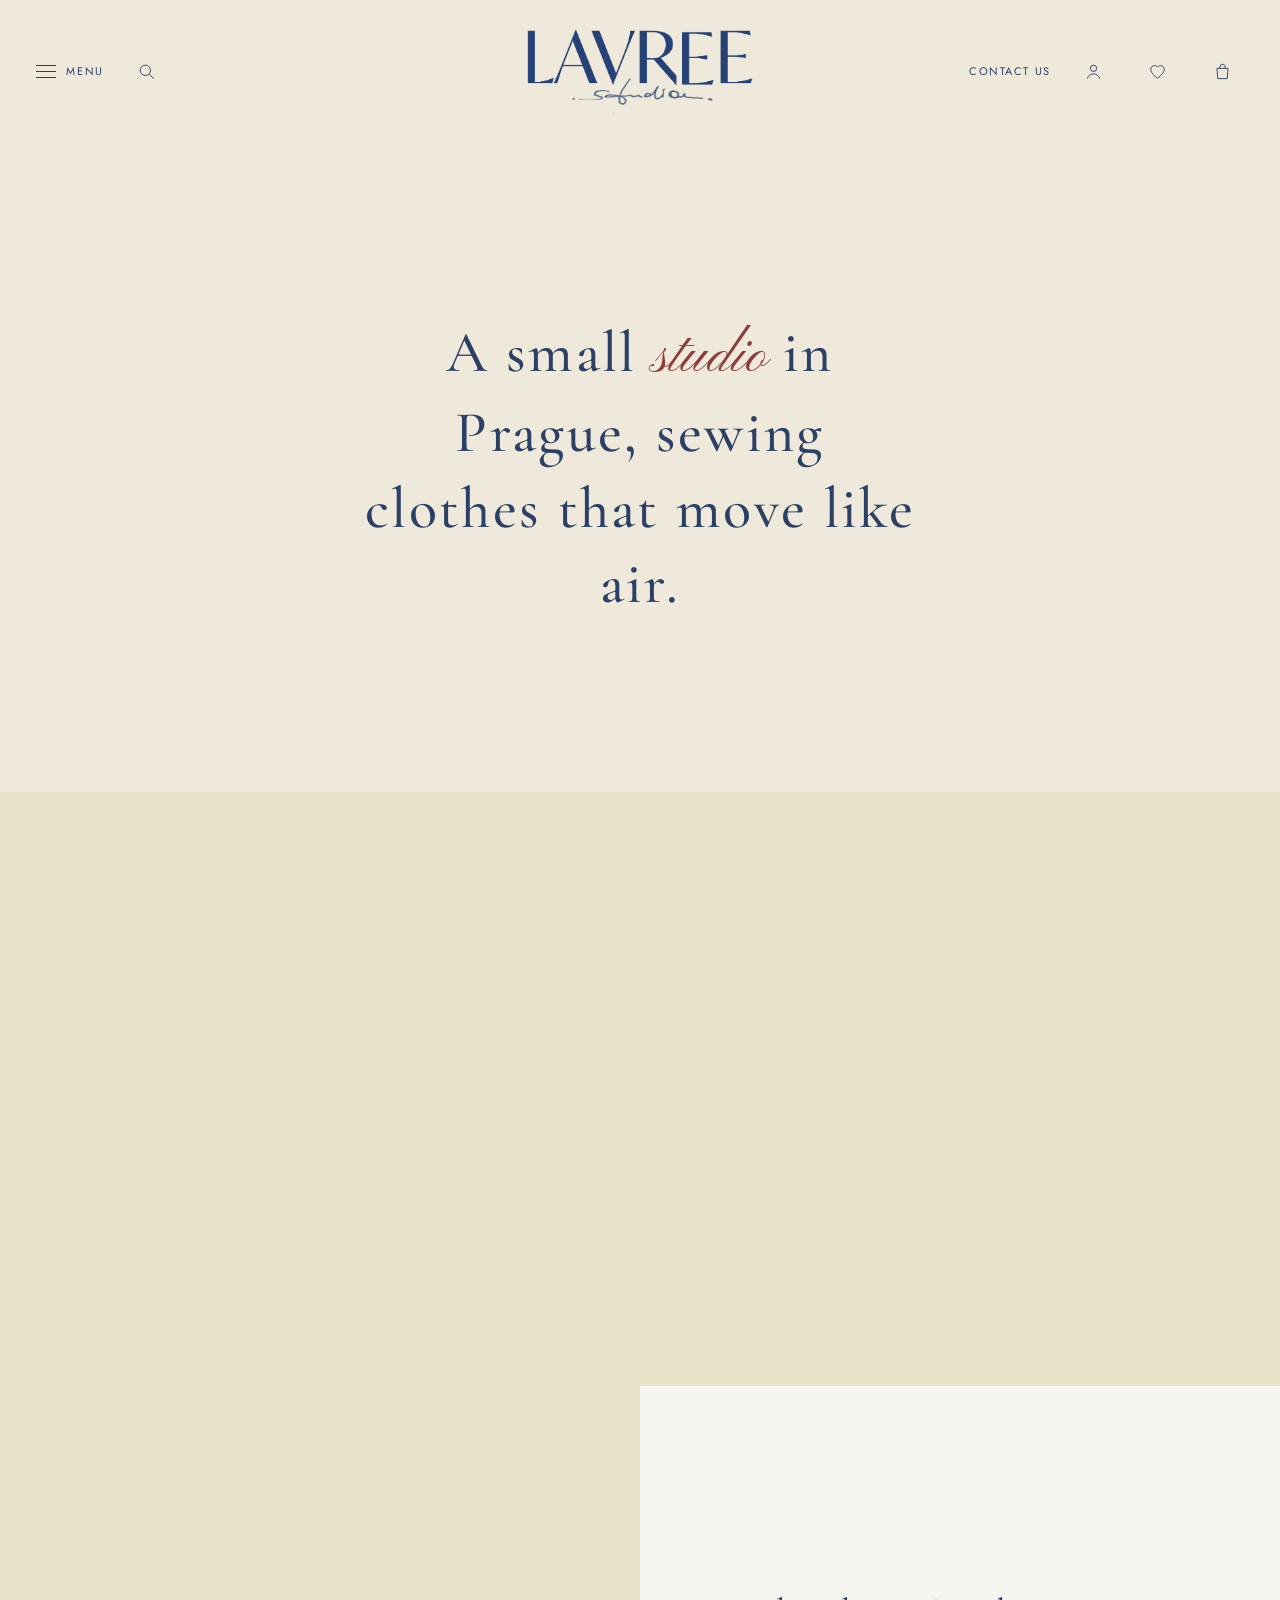
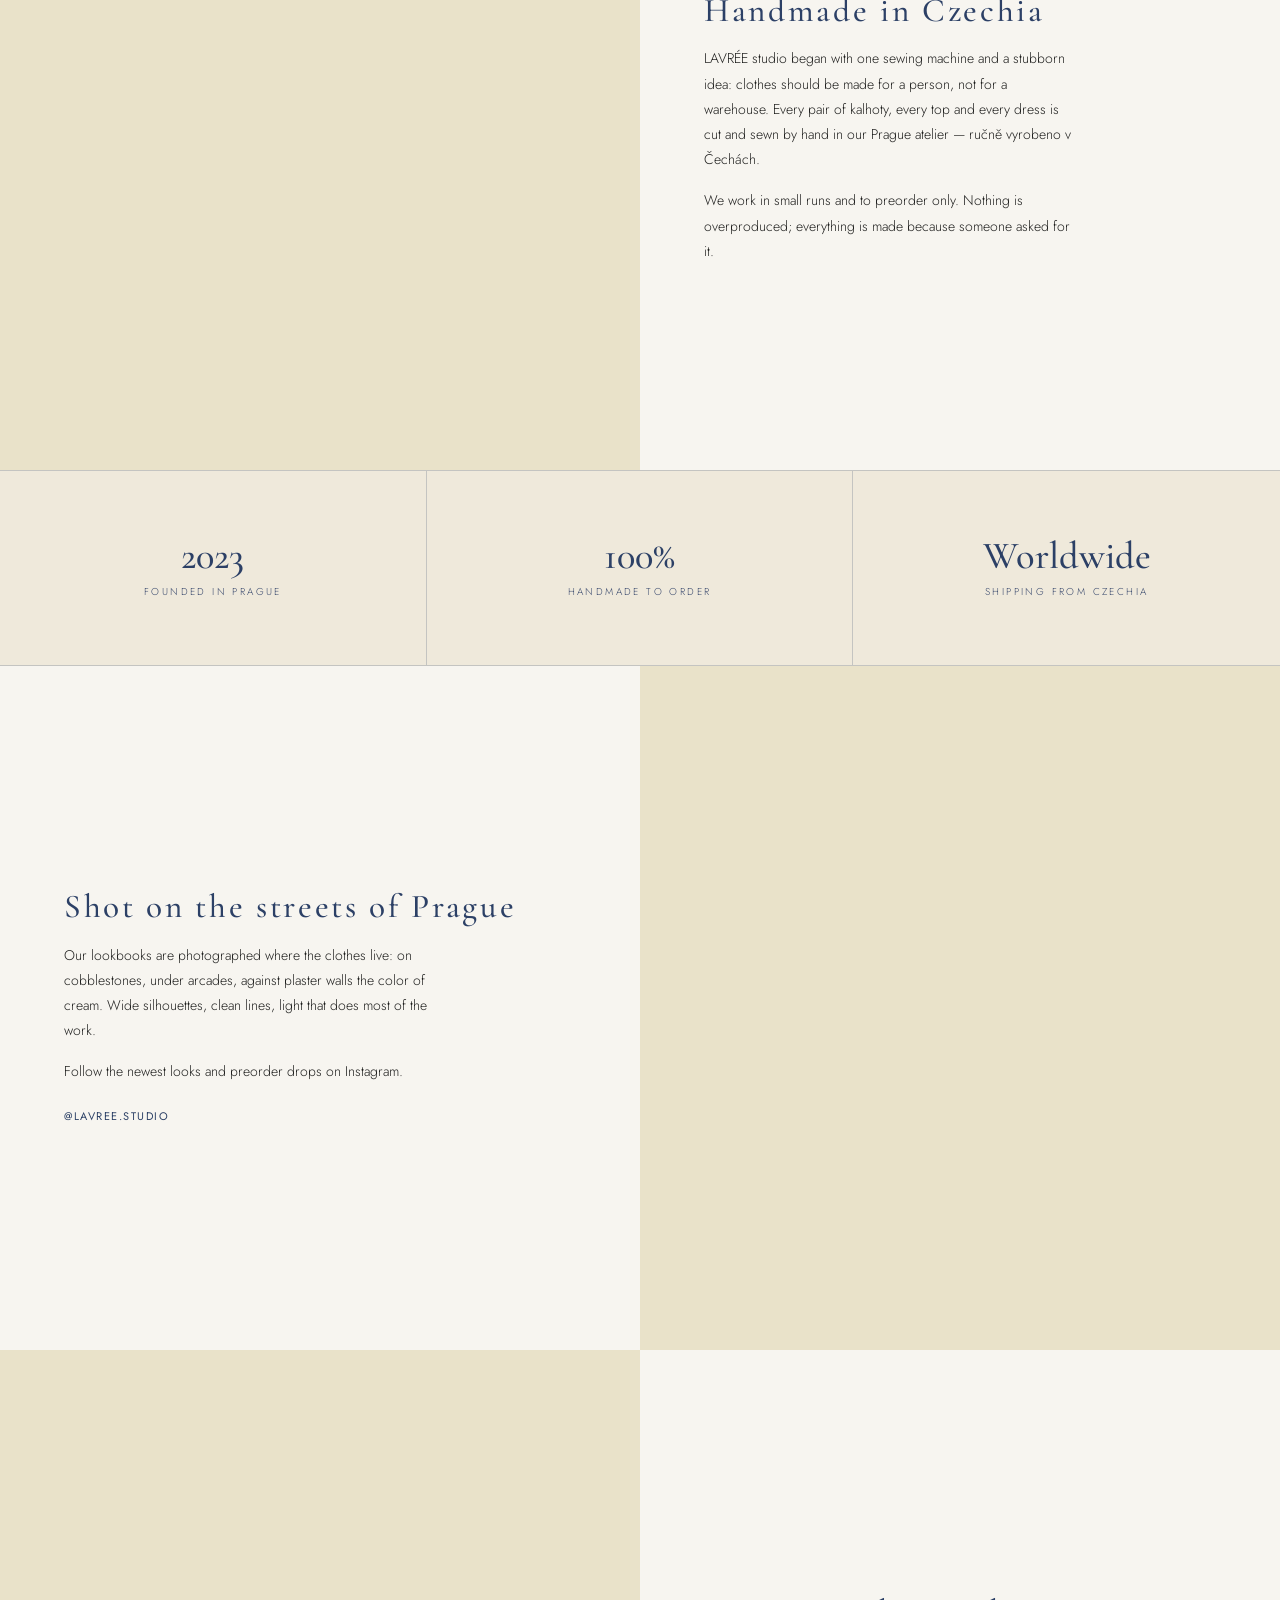
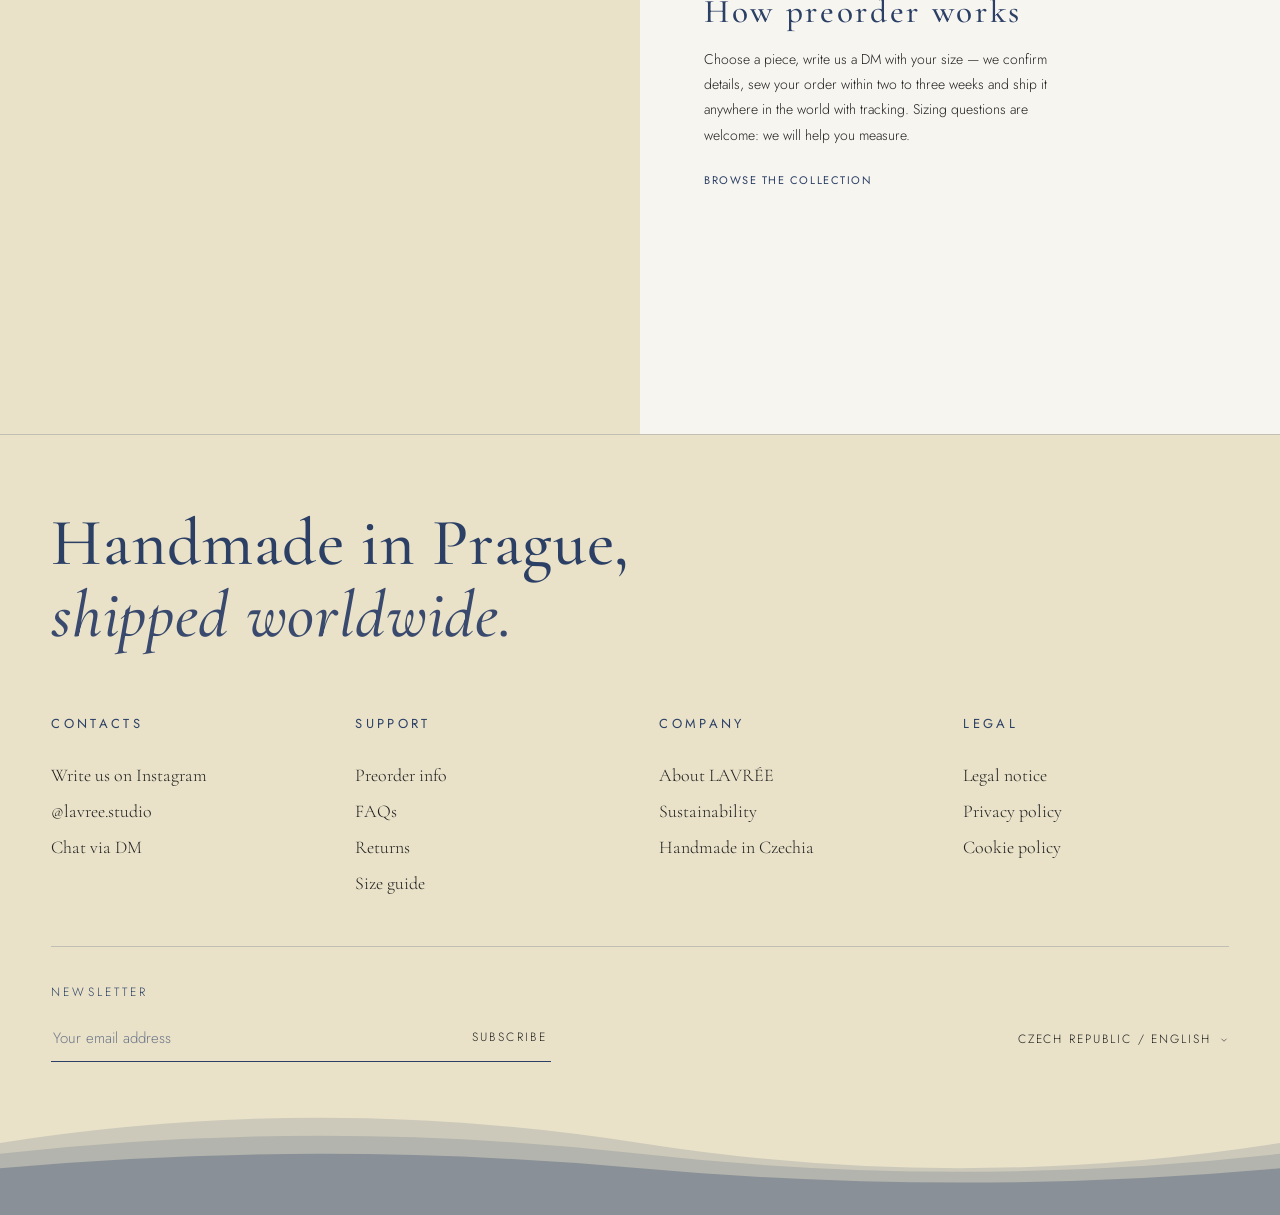
==== commit 36203745: "Put the about page clips into its four sections The three media columns were flat placeholder blocks" ====
--- a/about.html
+++ b/about.html
@@ -17,11 +17,15 @@
       <h1 class="reveal">A small <em>studio</em> in Prague, sewing clothes that move like air.</h1>
     </section>
 
+    <section class="about-band">
+        <video class="about-media" data-ambient data-src="Video/Product/About/web/intro.mp4"
+               muted loop playsinline preload="none" aria-hidden="true" tabindex="-1"></video>
+    </section>
+
     <section class="about-row">
       <div class="about-row__media">
-        <div class="ph" style="background:var(--vanilla);color:var(--blue)" aria-hidden="true">
-          <span class="ph__label">The atelier</span>
-        </div>
+        <video class="about-media" data-ambient data-src="Video/Product/About/web/atelier.mp4"
+               muted loop playsinline preload="none" aria-hidden="true" tabindex="-1"></video>
       </div>
       <div class="about-row__text">
         <h2 class="reveal">Handmade in Czechia</h2>
@@ -46,9 +50,8 @@
 
     <section class="about-row about-row--flip" id="lookbook">
       <div class="about-row__media">
-        <div class="ph" style="background:var(--indigo);color:var(--cream)" aria-hidden="true">
-          <span class="ph__label">Lookbook · Prague streets</span>
-        </div>
+        <video class="about-media" data-ambient data-src="Video/Product/About/web/lookbook.mp4"
+               muted loop playsinline preload="none" aria-hidden="true" tabindex="-1"></video>
       </div>
       <div class="about-row__text">
         <h2 class="reveal">Shot on the streets of Prague</h2>
@@ -66,9 +69,8 @@
 
     <section class="about-row">
       <div class="about-row__media">
-        <div class="ph" style="background:var(--cream);color:var(--blue)" aria-hidden="true">
-          <span class="ph__label">Preorder</span>
-        </div>
+        <video class="about-media" data-ambient data-src="Video/Product/About/web/preorder.mp4"
+               muted loop playsinline preload="none" aria-hidden="true" tabindex="-1"></video>
       </div>
       <div class="about-row__text">
         <h2 class="reveal">How preorder works</h2>
--- a/css/styles.css
+++ b/css/styles.css
@@ -469,6 +469,12 @@
   scroll-snap-type: none;
   scroll-behavior: auto;
 }
+/* .is-free: a slide taller than the viewport is on screen (stacked mobile
+   editorial). Mandatory snap would pull the scroll straight back to that
+   slide's start, so scrolling inside it is left free — js adds the class. */
+.home-slider.is-free {
+  scroll-snap-type: none;
+}
 .slide {
   min-height: 100dvh;
   scroll-snap-align: start;
@@ -635,6 +641,19 @@
   transition: transform .7s var(--ease);
 }
 .card:hover .card__photo { transform: scale(1.03); }
+
+/* Hover clip (home editorial). It sits over the photo and only becomes visible
+   once it is really playing, so a slow start never shows an empty frame; when
+   the clip ends js drops .is-playing and the photo is simply there again. */
+.card__video {
+  position: absolute; inset: 0;
+  width: 100%; height: 100%;
+  object-fit: cover;
+  opacity: 0;
+  pointer-events: none;
+  transition: opacity .45s var(--ease);
+}
+.card.is-playing .card__video { opacity: 1; }
 
 .card__wish {
   position: absolute; top: 6px; right: 6px; z-index: 3;
@@ -842,40 +861,91 @@
   padding-top: var(--header-h-tall); /* static: page layout must not shift on compact toggle */
 }
 
-.pdp-gallery { position: relative; background: var(--blue); }
-.pdp-gallery__stack { display: flex; flex-direction: column; gap: 2px; }
-/* each shot fits one screen (below the header) so a whole photo is visible;
-   the portrait image is shown in full (contain), centred on the brand-blue ground. */
+/* The gallery shows one photo at a time — arrows, dots, arrow keys and swipe
+   switch between them — and holds a single screen instead of a scroll stack. */
+.pdp-gallery {
+  position: sticky;
+  top: var(--header-h);
+  height: calc(100dvh - var(--header-h));
+  display: flex; align-items: center; justify-content: center;
+  background: var(--blue);
+  overflow: hidden;
+  transition: top var(--header-anim), height var(--header-anim);
+}
+/* every shot sits in the same box; only the active one is faded in */
+.pdp-gallery__stack {
+  position: relative;
+  width: 100%; height: 100%;
+}
 .pdp-shot {
-  position: relative;
-  height: calc(100dvh - var(--header-h-tall));
-  overflow: hidden;
-  background: var(--blue);
-}
-.pdp-shot__img {
+  position: absolute; inset: 0;
+  display: flex; align-items: center; justify-content: center;
+  padding: clamp(18px, 4vh, 52px) clamp(46px, 5vw, 84px);
+  opacity: 0;
+  visibility: hidden; /* a hidden shot's blurred backdrop stops being rasterised */
+  pointer-events: none;
+  transition: opacity .55s var(--ease), visibility 0s linear .55s;
+}
+/* the same photo, blurred and pushed past the edges, standing in for the empty
+   blue field around a landscape shot on a wide screen */
+.pdp-shot__bg {
   position: absolute; inset: 0;
   width: 100%; height: 100%;
-  object-fit: cover; /* fill the whole shot, no empty ground */
+  object-fit: cover;
+  filter: blur(12px) brightness(0.9) saturate(1.05);
+  transform: scale(1.18); /* the blur softens the edges — scale hides them */
+  opacity: 0.9;
+  pointer-events: none;
+}
+.pdp-shot.is-active {
+  opacity: 1;
+  visibility: visible;
+  pointer-events: auto;
+  transition: opacity .55s var(--ease);
+}
+/* contain, not cover: the photo is shown whole, at a calm size on the blue
+   ground, rather than blown up to fill the column */
+.pdp-shot__img {
+  position: relative; z-index: 1;
+  width: auto; height: auto;
+  max-width: 100%;
+  max-height: min(100%, 68vh);
+  object-fit: contain;
+  box-shadow: 0 18px 60px rgba(14, 18, 30, 0.5);
+}
+
+.pdp-nav {
+  position: absolute; top: 50%; z-index: 5;
+  transform: translateY(-50%);
+  width: 46px; height: 46px;
+  display: flex; align-items: center; justify-content: center;
+  opacity: 0.55;
+  transition: opacity .3s var(--ease);
+}
+.pdp-nav:hover { opacity: 1; }
+.pdp-nav--prev { left: clamp(2px, 0.8vw, 14px); }
+.pdp-nav--next { right: clamp(2px, 0.8vw, 14px); }
+.pdp-nav svg {
+  width: 22px; height: 22px;
+  fill: none; stroke: #fff; stroke-width: 1.1;
+  stroke-linecap: round; stroke-linejoin: round;
+  filter: drop-shadow(0 1px 4px rgba(32, 32, 31, 0.5));
 }
 
 .pdp-gallery__dots {
-  position: sticky;
-  top: 50%;
-  float: left;
-  width: 0;                 /* reserve no width, so the photo fills edge-to-edge */
-  transform: translateY(-50%);
-  z-index: 5;
-  display: flex; flex-direction: column; gap: 10px;
+  position: absolute; left: 0; right: 0;
+  bottom: clamp(10px, 2vh, 22px);
+  z-index: 6;
+  display: flex; justify-content: center; gap: 2px;
 }
 .pdp-gallery__dots button {
   width: 20px; height: 20px;
-  margin-left: clamp(8px, 1.4vw, 20px); /* inset the dots as an overlay, not a gutter */
   display: flex; align-items: center; justify-content: center;
 }
 .pdp-gallery__dots button::before {
   content: ""; width: 5px; height: 5px; border-radius: 50%;
   background: #fff; opacity: .55; /* light dots readable over any photo */
-  box-shadow: 0 0 4px rgba(32, 32, 31, 0.45);
+  box-shadow: 0 0 5px rgba(32, 32, 31, 0.65); /* readable where the dots lie on a pale photo */
   transition: opacity .3s var(--ease), transform .3s var(--ease);
 }
 .pdp-gallery__dots button.is-active::before { opacity: 1; transform: scale(1.4); }
@@ -1243,7 +1313,26 @@
   min-height: 76dvh;
 }
 .about-row--flip .about-row__media { order: 2; }
-.about-row__media { position: relative; min-height: 320px; }
+.about-row__media {
+  position: relative;
+  min-height: 320px;
+  overflow: hidden;
+  background: var(--vanilla); /* stands in until the clip has loaded */
+}
+
+/* full-bleed clip under the opening line */
+.about-band {
+  position: relative;
+  height: min(66dvh, 620px);
+  overflow: hidden;
+  background: var(--vanilla);
+}
+.about-media {
+  position: absolute; inset: 0;
+  display: block;
+  width: 100%; height: 100%;
+  object-fit: cover;
+}
 .about-row__text {
   display: flex; flex-direction: column; justify-content: center;
   padding: 10vh clamp(24px, 5vw, 80px);
@@ -1349,17 +1438,34 @@
   .plp-subheader { padding-top: 4px; padding-bottom: 4px; }
 
   .pdp { grid-template-columns: 1fr; }
+  /* A screen-tall frame would crop these landscape photos to a zoomed sliver on
+     a phone, so the frame takes the photo's own proportions and the arrows sit
+     over it rather than beside it. */
+  .pdp-gallery {
+    position: relative; /* still the anchor for the dots, arrows and wish button */
+    top: auto;
+    height: auto;
+    padding: 0; /* no blue band under the photo — the dots ride on it instead */
+  }
+  .pdp-gallery__stack { height: auto; aspect-ratio: 1484 / 1160; }
+  .pdp-shot { padding: 0; }
+  .pdp-shot__bg { display: none; }
+  .pdp-shot__img { box-shadow: none; }
+  .pdp-gallery__dots { bottom: 10px; }
+  .pdp-shot__img { max-height: 100%; }
+  .pdp-nav--prev { left: 0; }
+  .pdp-nav--next { right: 0; }
   .pdp-panel {
     position: static;
     min-height: 0;
     padding: 40px clamp(20px, 5vw, 40px) 60px;
   }
-  .pdp-gallery__dots { display: none; }
 
   .footer-grid { grid-template-columns: repeat(2, 1fr); }
   .about-row { grid-template-columns: 1fr; }
   .about-row--flip .about-row__media { order: 0; }
   .about-row__media { min-height: 42vh; }
+  .about-band { height: 42vh; }
   .about-facts { grid-template-columns: 1fr; }
   .about-facts div { border-right: 0; border-bottom: 1px solid var(--hairline); padding: 5vh 20px; }
   .about-facts div:last-child { border-bottom: 0; }
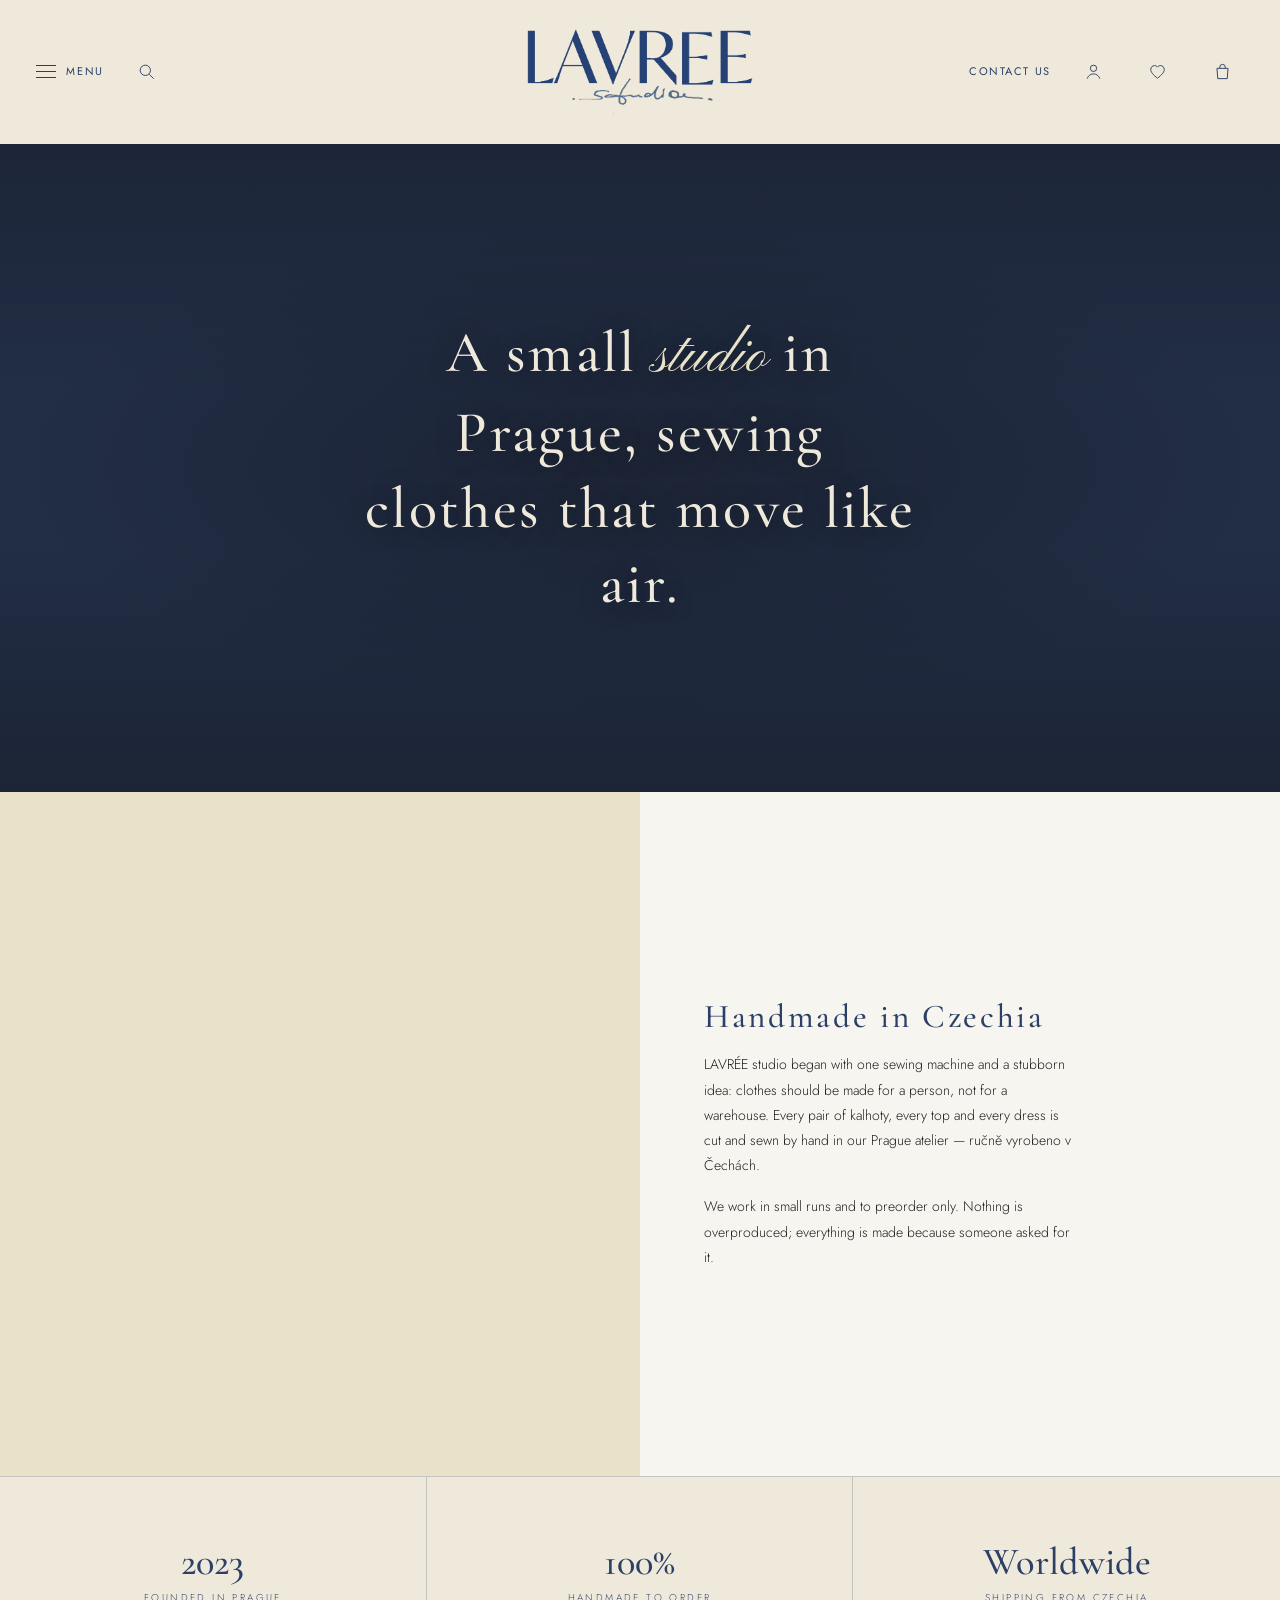
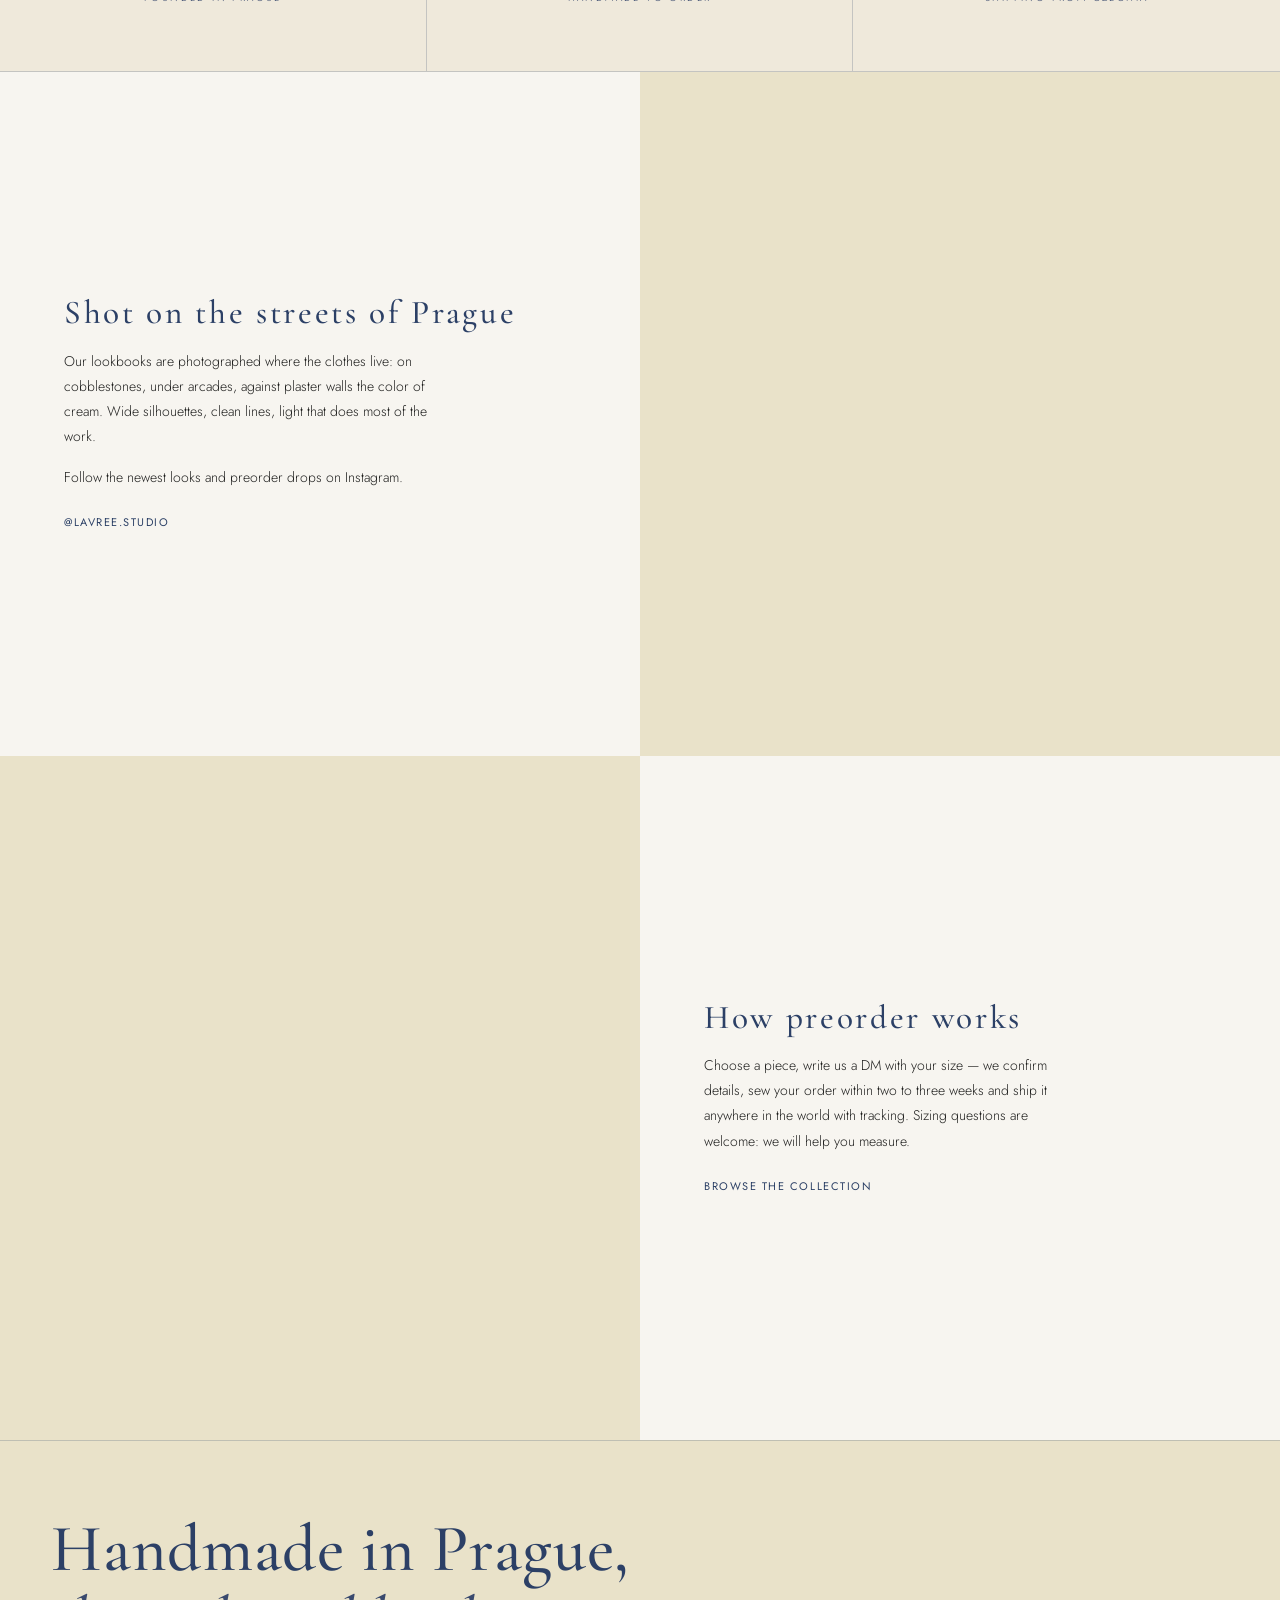
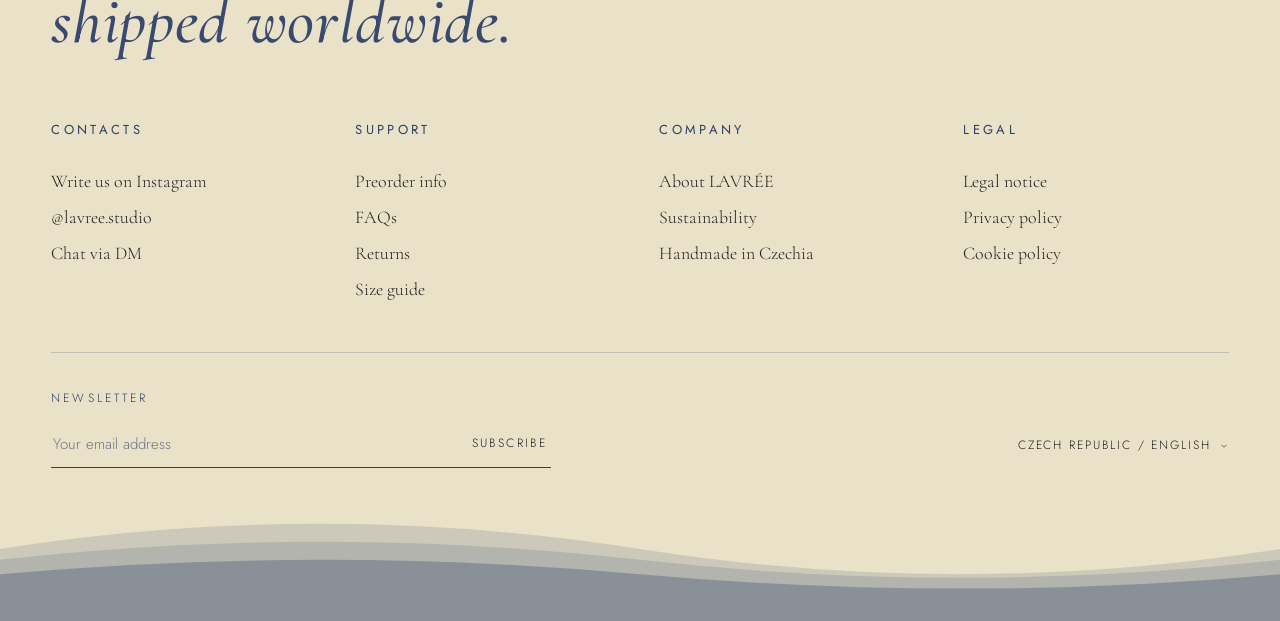
==== commit 63a82d3c: "Run the intro clip behind the about page's opening line The clip moves out of its own band and under" ====
--- a/about.html
+++ b/about.html
@@ -14,12 +14,10 @@
 
   <main class="about">
     <section class="about-hero">
+      <video class="about-media" data-ambient data-src="Video/Product/About/web/intro.mp4"
+             muted loop playsinline preload="none" aria-hidden="true" tabindex="-1"></video>
+      <div class="about-hero__veil" aria-hidden="true"></div>
       <h1 class="reveal">A small <em>studio</em> in Prague, sewing clothes that move like air.</h1>
-    </section>
-
-    <section class="about-band">
-        <video class="about-media" data-ambient data-src="Video/Product/About/web/intro.mp4"
-               muted loop playsinline preload="none" aria-hidden="true" tabindex="-1"></video>
     </section>
 
     <section class="about-row">
--- a/css/styles.css
+++ b/css/styles.css
@@ -1287,11 +1287,34 @@
    ============================================================ */
 
 .about { padding-top: var(--header-h-tall); }
+/* the opening line reads over the intro clip, so the clip is darkened and
+   the type turns light — the same arrangement as the home hero */
 .about-hero {
+  position: relative;
+  overflow: hidden;
   min-height: 72dvh;
   display: flex; align-items: center; justify-content: center;
   text-align: center;
   padding: 10vh clamp(20px, 6vw, 80px);
+  background: var(--blue);
+  color: var(--cream);
+}
+.about-hero__veil {
+  position: absolute; inset: 0;
+  z-index: 1;
+  pointer-events: none;
+  background:
+    radial-gradient(70% 55% at 50% 50%, rgba(20, 22, 28, 0.42), transparent 70%),
+    linear-gradient(180deg,
+      rgba(20, 22, 28, 0.62),
+      rgba(20, 22, 28, 0.44) 38%,
+      rgba(20, 22, 28, 0.44) 62%,
+      rgba(20, 22, 28, 0.66));
+}
+.about-hero h1 {
+  position: relative; z-index: 2;
+  color: var(--cream); /* overrides the base heading colour: this one is over film */
+  text-shadow: 0 2px 24px rgba(20, 22, 28, 0.45);
 }
 .about-hero h1 {
   font-size: clamp(30px, 4.6vw, 58px);
@@ -1303,7 +1326,7 @@
 .about-hero h1 em {
   font-family: var(--font-script);
   font-style: normal; font-weight: 400;
-  color: var(--bordeaux);
+  color: var(--vanilla); /* bordeaux disappears against the darkened clip */
   letter-spacing: 0;
 }
 
@@ -1320,13 +1343,6 @@
   background: var(--vanilla); /* stands in until the clip has loaded */
 }
 
-/* full-bleed clip under the opening line */
-.about-band {
-  position: relative;
-  height: min(66dvh, 620px);
-  overflow: hidden;
-  background: var(--vanilla);
-}
 .about-media {
   position: absolute; inset: 0;
   display: block;
@@ -1465,7 +1481,6 @@
   .about-row { grid-template-columns: 1fr; }
   .about-row--flip .about-row__media { order: 0; }
   .about-row__media { min-height: 42vh; }
-  .about-band { height: 42vh; }
   .about-facts { grid-template-columns: 1fr; }
   .about-facts div { border-right: 0; border-bottom: 1px solid var(--hairline); padding: 5vh 20px; }
   .about-facts div:last-child { border-bottom: 0; }
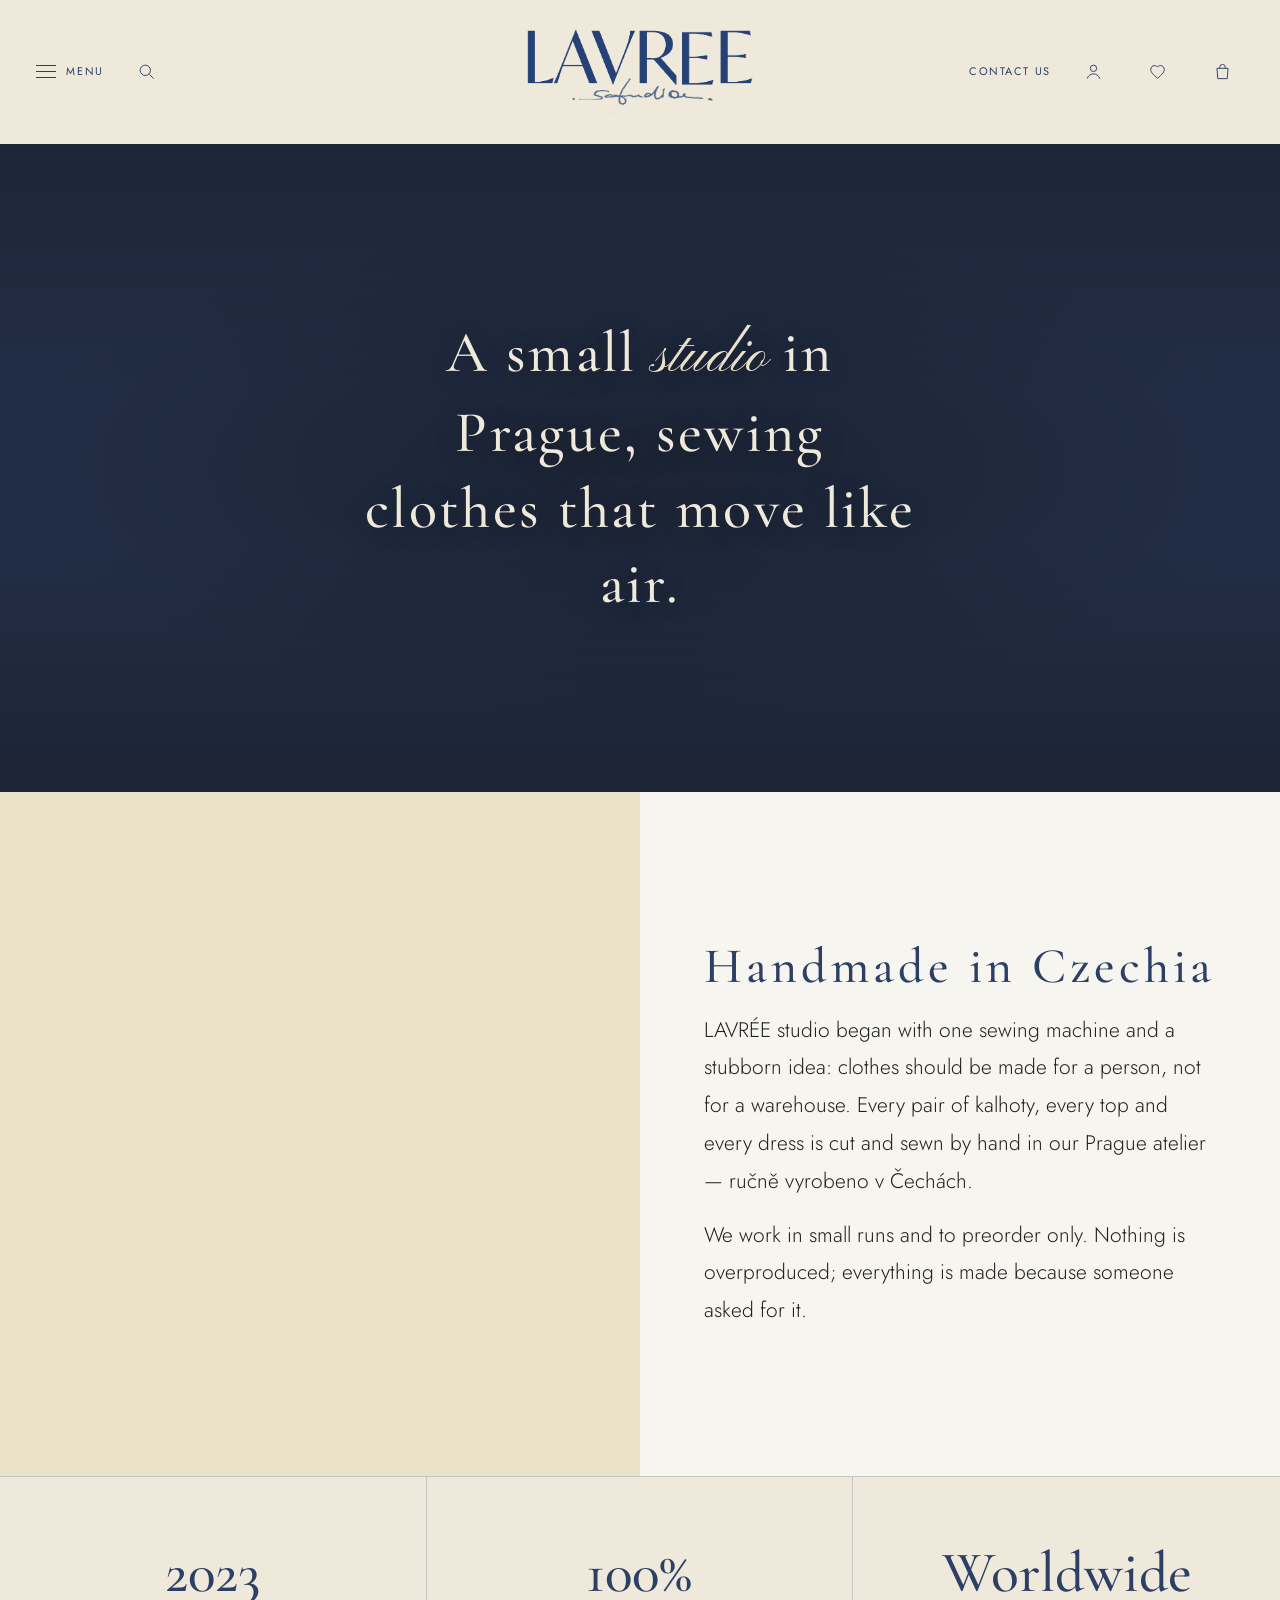
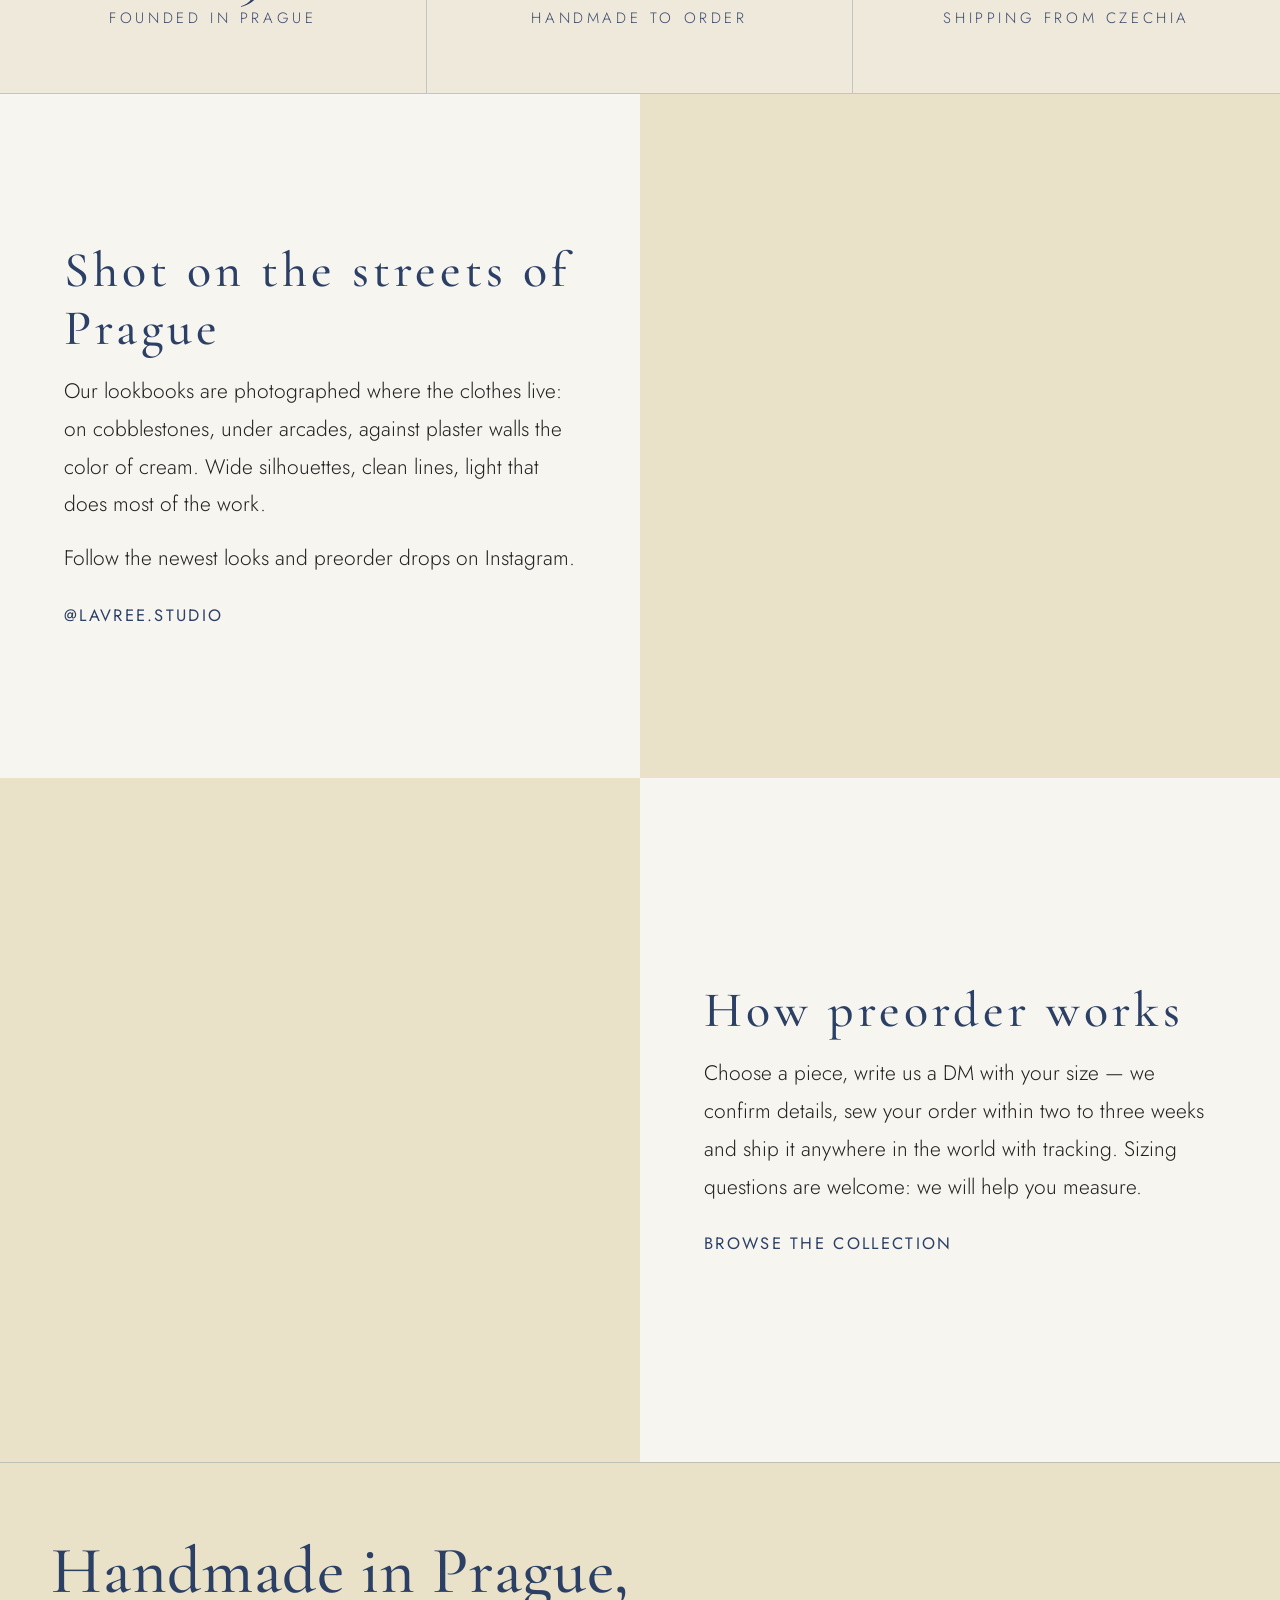
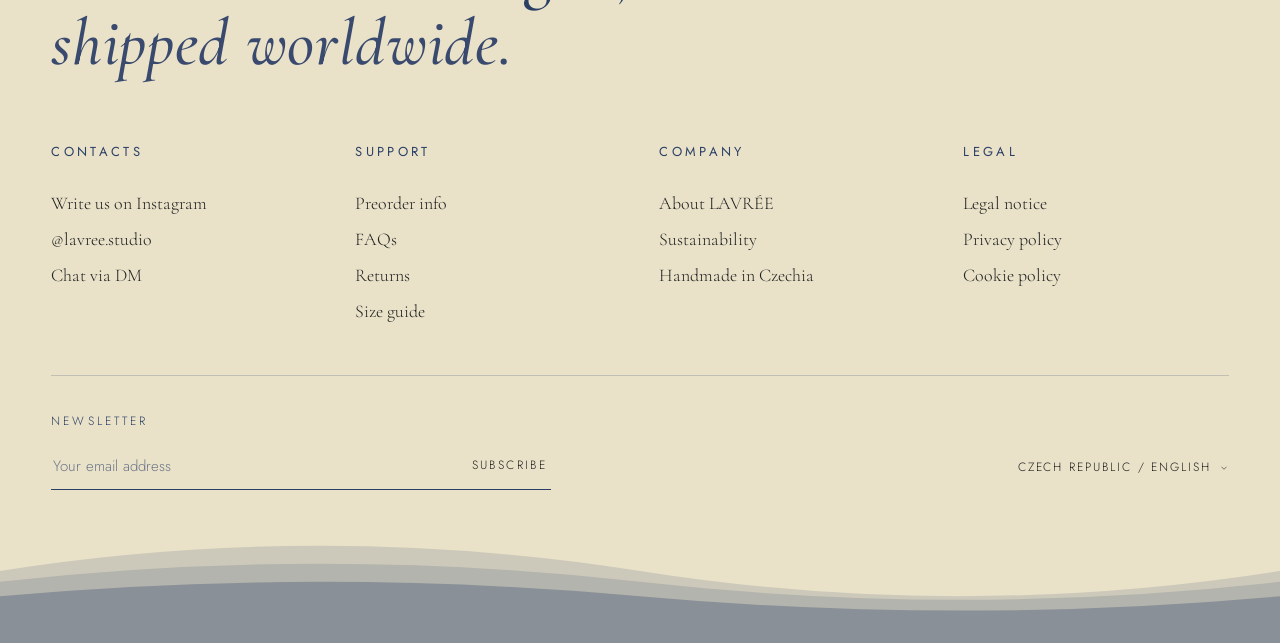
==== commit cd683487: "Load the about clips with the page instead of on approach Fetching a clip as its block came near mea" ====
--- a/about.html
+++ b/about.html
@@ -14,16 +14,16 @@
 
   <main class="about">
     <section class="about-hero">
-      <video class="about-media" data-ambient data-src="Video/Product/About/web/intro.mp4"
-             muted loop playsinline preload="none" aria-hidden="true" tabindex="-1"></video>
+      <video class="about-media" data-ambient src="Video/Product/About/web/intro.mp4"
+             muted loop playsinline preload="auto" aria-hidden="true" tabindex="-1"></video>
       <div class="about-hero__veil" aria-hidden="true"></div>
       <h1 class="reveal">A small <em>studio</em> in Prague, sewing clothes that move like air.</h1>
     </section>
 
     <section class="about-row">
       <div class="about-row__media">
-        <video class="about-media" data-ambient data-src="Video/Product/About/web/atelier.mp4"
-               muted loop playsinline preload="none" aria-hidden="true" tabindex="-1"></video>
+        <video class="about-media" data-ambient src="Video/Product/About/web/atelier.mp4"
+               muted loop playsinline preload="auto" aria-hidden="true" tabindex="-1"></video>
       </div>
       <div class="about-row__text">
         <h2 class="reveal">Handmade in Czechia</h2>
@@ -48,8 +48,8 @@
 
     <section class="about-row about-row--flip" id="lookbook">
       <div class="about-row__media">
-        <video class="about-media" data-ambient data-src="Video/Product/About/web/lookbook.mp4"
-               muted loop playsinline preload="none" aria-hidden="true" tabindex="-1"></video>
+        <video class="about-media" data-ambient src="Video/Product/About/web/lookbook.mp4"
+               muted loop playsinline preload="auto" aria-hidden="true" tabindex="-1"></video>
       </div>
       <div class="about-row__text">
         <h2 class="reveal">Shot on the streets of Prague</h2>
@@ -67,8 +67,8 @@
 
     <section class="about-row">
       <div class="about-row__media">
-        <video class="about-media" data-ambient data-src="Video/Product/About/web/preorder.mp4"
-               muted loop playsinline preload="none" aria-hidden="true" tabindex="-1"></video>
+        <video class="about-media" data-ambient src="Video/Product/About/web/preorder.mp4"
+               muted loop playsinline preload="auto" aria-hidden="true" tabindex="-1"></video>
       </div>
       <div class="about-row__text">
         <h2 class="reveal">How preorder works</h2>
--- a/css/styles.css
+++ b/css/styles.css
@@ -1348,16 +1348,26 @@
   display: block;
   width: 100%; height: 100%;
   object-fit: cover;
-}
+  opacity: 0;
+  transition: opacity .7s var(--ease); /* js adds .is-ready on the first frame */
+}
+.about-media.is-ready { opacity: 1; }
 .about-row__text {
   display: flex; flex-direction: column; justify-content: center;
   padding: 10vh clamp(24px, 5vw, 80px);
   gap: 16px;
   background: var(--milk);
 }
-.about-row__text h2 { font-size: clamp(22px, 2.6vw, 34px); letter-spacing: 0.08em; }
-.about-row__text p { max-width: 46ch; font-size: 14px; line-height: 1.8; }
-.about-row__text .u-link { color: var(--blue); margin-top: 8px; align-self: flex-start; }
+/* the about page runs its copy 1.5x the site's size — only the opening line
+   over the clip keeps its own scale */
+.about-row__text h2 { font-size: clamp(33px, 3.9vw, 51px); letter-spacing: 0.08em; }
+.about-row__text p { max-width: 46ch; font-size: 21px; line-height: 1.8; }
+.about-row__text .u-link {
+  color: var(--blue);
+  margin-top: 8px;
+  align-self: flex-start;
+  font-size: 16.5px;
+}
 
 .about-facts {
   display: grid;
@@ -1371,9 +1381,9 @@
   border-right: 1px solid var(--hairline);
 }
 .about-facts div:last-child { border-right: 0; }
-.about-facts .serif { font-size: clamp(26px, 3vw, 40px); display: block; }
+.about-facts .serif { font-size: clamp(39px, 4.5vw, 60px); display: block; }
 .about-facts small {
-  font-size: 10px; letter-spacing: 0.24em; text-transform: uppercase;
+  font-size: 15px; letter-spacing: 0.24em; text-transform: uppercase;
   color: var(--indigo);
 }
 
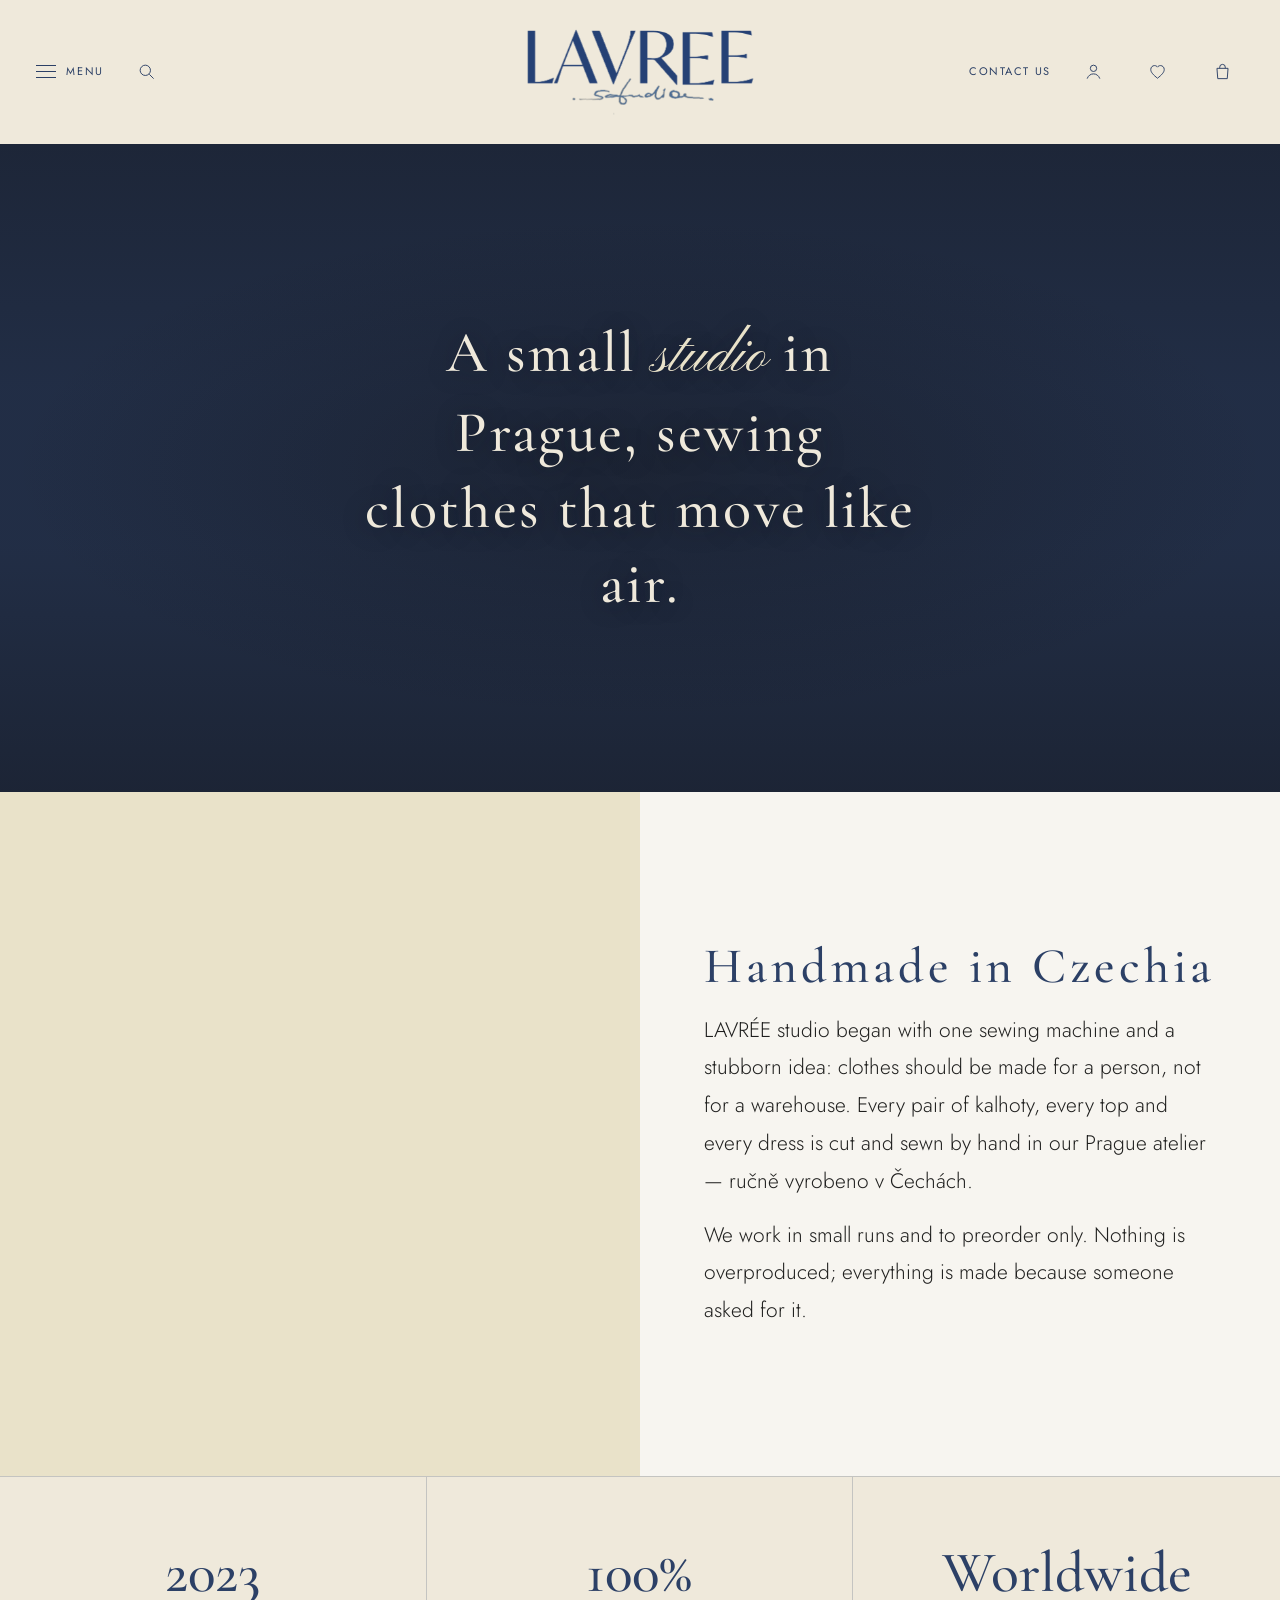
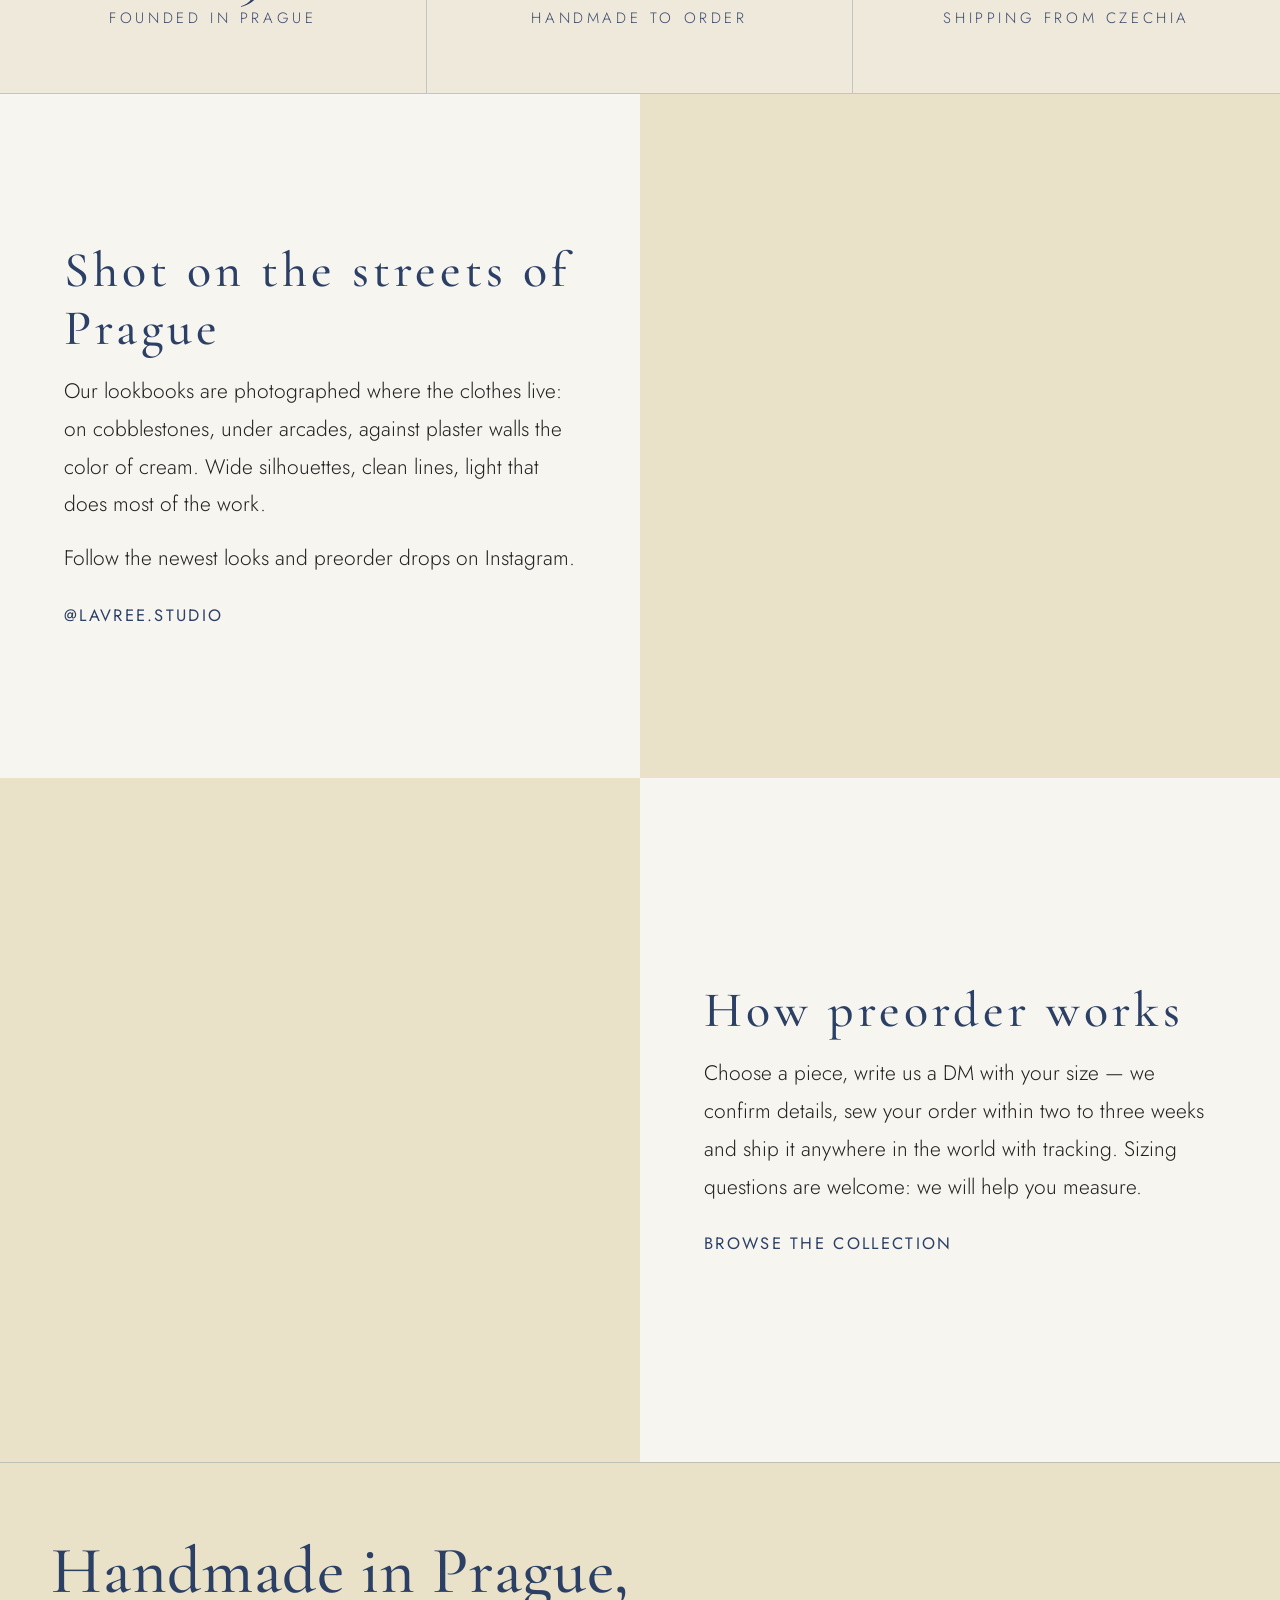
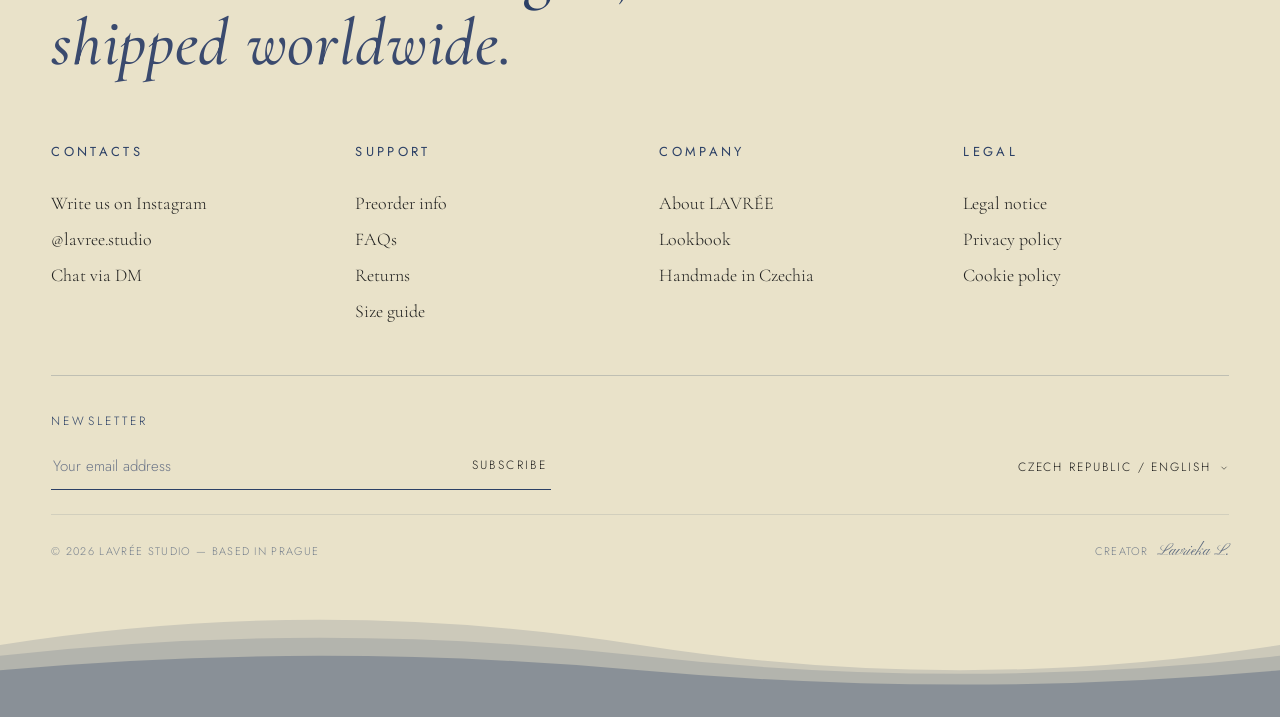
==== commit df32a5d5: "Settle the header, sign the footer, and cut the homepage to a fifth Header. The bar grew 20% under t" ====
--- a/about.html
+++ b/about.html
@@ -5,6 +5,19 @@
   <meta name="viewport" content="width=device-width, initial-scale=1.0">
   <title>About — LAVRÉE studio</title>
   <meta name="description" content="LAVRÉE studio is a small fashion label from Prague. Handmade clothing, airy silhouettes, worldwide shipping via preorder.">
+  <link rel="icon" type="image/png" sizes="32x32" href="photo/meta/favicon-32.png">
+  <link rel="apple-touch-icon" sizes="180x180" href="photo/meta/apple-touch-icon.png">
+  <meta property="og:type" content="website">
+  <meta property="og:site_name" content="LAVRÉE studio">
+  <meta property="og:locale" content="en_GB">
+  <meta property="og:title" content="About — LAVRÉE studio">
+  <meta property="og:description" content="LAVRÉE studio is a small fashion label from Prague. Handmade clothing, airy silhouettes, worldwide shipping via preorder.">
+  <meta property="og:url" content="https://lavree.com/about.html">
+  <meta property="og:image" content="https://lavree.com/photo/meta/og-image.jpg">
+  <meta property="og:image:width" content="1200">
+  <meta property="og:image:height" content="630">
+  <meta property="og:image:alt" content="LAVRÉE studio">
+  <meta name="twitter:card" content="summary_large_image">
   <link rel="preconnect" href="https://fonts.googleapis.com">
   <link rel="preconnect" href="https://fonts.gstatic.com" crossorigin>
   <link href="https://fonts.googleapis.com/css2?family=Cormorant+Garamond:ital,wght@0,400;0,500;0,600;1,500&family=Jost:wght@300;400;500&family=Pinyon+Script&display=swap" rel="stylesheet">
--- a/css/styles.css
+++ b/css/styles.css
@@ -21,21 +21,29 @@
   --font-script: "Pinyon Script", cursive;
   --font-sans: "Jost", "Inter", "Segoe UI", Arial, sans-serif;
 
-  /* header geometry: tall by default, compact after scroll (+50% larger) */
+  /* header geometry: tall by default, compact after scroll. The logo keeps one
+     rendered height and is compacted with a transform, so a scroll never makes
+     the browser lay the bar out again. */
   --header-h-tall: 144px;
-  --header-h-compact: 96px;
+  --header-h-compact: 112px;
   --header-h: var(--header-h-tall);
-  --logo-h-tall: 90px;
-  --logo-h-compact: 60px;
-  --logo-h: var(--logo-h-tall);
-  --header-anim: 350ms cubic-bezier(0.4, 0, 0.2, 1);
-  --header-fill-anim: 300ms ease;
+  --logo-h: 90px;
+  --logo-scale: 1;
+  --logo-scale-compact: 0.78; /* 90px -> 70px */
+  /* one curve (easeOutQuint) and one length for everything the scroll changes */
+  --header-anim: 600ms cubic-bezier(0.22, 1, 0.36, 1);
+  /* the fill under the cursor waits out a passing mouse before it starts */
+  --header-fill-anim: 400ms ease;
+  --header-fill-delay: 120ms;
   /* slide-to-slide recolor of header + search: long, soft cross-fade so the
      dark<->light change lags the section swap slightly and never jars */
   --header-color-fade: 700ms cubic-bezier(0.4, 0, 0.2, 1);
   --header-color-delay: 150ms;
   --header-border: rgba(44, 64, 102, 0.15);
-  --header-scroll-threshold: 60; /* px, read by js */
+  /* px, read by js: compact switches on past the first and off below the
+     second, so a scroll resting near the edge cannot flip it back and forth */
+  --header-compact-on: 80;
+  --header-compact-off: 20;
   --header-ink: var(--blue);
 
   /* fullscreen slider timing (read by js) */
@@ -45,20 +53,27 @@
   --slide-swipe: 50;     /* px, min touch swipe distance */
 
   --ease: cubic-bezier(0.25, 0.1, 0.25, 1);
+
+  /* text pages (FAQ, shipping, size guide, legal) */
+  --doc-measure: 860px;
+
+  /* footer signature line */
+  --footer-sign-gap: 24px;
+  --footer-sign-size: 11px;
+  --footer-sign-track: 0.12em;
+  --footer-sign-name-size: 16px;
+  --footer-sign-dim: 0.6;
+  --footer-sign-name-dim: 0.75;
 }
 
 /* compact header state: js toggles .is-compact on body past the threshold */
 body.is-compact {
   --header-h: var(--header-h-compact);
-  --logo-h: var(--logo-h-compact);
-}
-
-/* Hovering the header grows ONLY the header bar + logo (+20%). It is a fixed
-   element, so its height change never reflows or scrolls the document, and we
-   deliberately do NOT touch --header-h — the search line and page content stay
-   exactly where they are. (No :has(), which was causing hover-time jank.) */
-.site-header:hover { height: calc(var(--header-h) * 1.2); }
-.site-header:hover .logo { height: calc(var(--logo-h) * 1.2); }
+  --logo-scale: var(--logo-scale-compact);
+}
+
+/* Hovering changes the bar's colour only. It used to grow by 20% as well,
+   which made the header twitch every time the cursor crossed it. */
 
 * { margin: 0; padding: 0; box-sizing: border-box; }
 
@@ -138,8 +153,15 @@
   border-bottom: 1px solid transparent;
   transition: height var(--header-anim),
               background var(--header-fill-anim),
-              color var(--header-color-fade) var(--header-color-delay),
+              color var(--header-fill-anim),
               border-color var(--header-fill-anim);
+}
+/* the scroll compaction moves height, fill and ink together on one curve */
+body .site-header.header--compact {
+  transition: height var(--header-anim),
+              background var(--header-anim),
+              color var(--header-anim),
+              border-color var(--header-anim);
 }
 
 /* Over a dark slide (hero / Navy Edit) the header sits on a solid black bar
@@ -159,6 +181,15 @@
   background: var(--cream);
   border-bottom-color: var(--header-border);
 }
+/* Arriving: the fill waits out a mouse that is only passing through.
+   Leaving: it starts back at once (this rule is only in force on the way in,
+   so the base transition above, with no delay, governs the way out). */
+body .site-header:hover {
+  transition: height var(--header-anim),
+              background var(--header-fill-anim) var(--header-fill-delay),
+              color var(--header-fill-anim) var(--header-fill-delay),
+              border-color var(--header-fill-anim) var(--header-fill-delay);
+}
 
 .header-left, .header-right {
   display: flex; align-items: center;
@@ -182,13 +213,18 @@
 .menu-toggle:hover .burger span:last-child { transform: translateY(1px); }
 
 /* Logo: two stacked images cross-faded by opacity (no src swap) */
+/* The logo is always laid out at its full height and shrunk with a transform:
+   animating its height would put the whole bar through layout on every frame. */
 .logo {
   position: relative;
   display: inline-flex;
   align-items: center;
   justify-content: center;
   height: var(--logo-h);
-  transition: height var(--header-anim);
+  transform: scale(var(--logo-scale));
+  transform-origin: center;
+  will-change: transform;
+  transition: transform var(--header-anim);
 }
 .logo__img {
   height: 100%;
@@ -1241,6 +1277,41 @@
 .newsletter.is-done form { display: none; }
 .newsletter.is-done .newsletter__ok { display: block; }
 
+/* ---------- signature line ---------- */
+.footer-sign {
+  display: flex; flex-wrap: wrap;
+  align-items: baseline; justify-content: space-between;
+  gap: 10px clamp(16px, 3vw, 40px);
+  margin-top: var(--footer-sign-gap);
+  padding-top: var(--footer-sign-gap);
+  border-top: 1px solid var(--hairline-soft);
+}
+.footer-sign__note {
+  font-family: var(--font-sans); font-weight: 300;
+  font-size: var(--footer-sign-size);
+  letter-spacing: var(--footer-sign-track);
+  text-transform: uppercase;
+  color: var(--blue);
+  opacity: var(--footer-sign-dim);
+}
+/* the two halves are dimmed separately: nesting one inside a dimmed parent
+   could only ever make it fainter, never the 0.75 the name wants */
+.footer-sign__credit {
+  display: inline-flex; align-items: baseline; gap: 8px;
+}
+.footer-sign__name {
+  font-family: var(--font-script);
+  font-size: var(--footer-sign-name-size);
+  letter-spacing: 0;
+  text-transform: none;
+  color: var(--blue);
+  opacity: var(--footer-sign-name-dim);
+}
+.footer-sign__note,
+.footer-sign__name { transition: opacity 300ms var(--ease); }
+.footer-sign__credit:hover .footer-sign__note,
+.footer-sign__credit:hover .footer-sign__name { opacity: 1; }
+
 .country-switch {
   font-size: 12px; letter-spacing: 0.16em; text-transform: uppercase;
   display: inline-flex; align-items: center; gap: 8px;
@@ -1406,11 +1477,21 @@
   :root {
     --slide-dur: 400ms;
     --slide-ease: ease;
+    /* the header still changes state, it just does it plainly and at once */
+    --header-anim: 150ms linear;
+    --header-fill-anim: 150ms linear;
+    --header-fill-delay: 0ms;
+    --logo-scale-compact: 1;
   }
   *, *::before, *::after {
     animation-duration: 0.01ms !important;
     transition-duration: 0.01ms !important;
   }
+  /* the blanket rule above would make the header snap between states; it is
+     the one element allowed a short ease so the change does not read as a
+     glitch. No scale either way — the logo keeps its size. */
+  .site-header,
+  .site-header .logo { transition-duration: 150ms !important; }
   .reveal { opacity: 1; transform: none; }
 }
 
@@ -1427,13 +1508,27 @@
 @media (max-width: 768px) {
   :root {
     --header-h-tall: 68px;
-    --header-h-compact: 56px;
-    --logo-h-tall: 40px;
-    --logo-h-compact: 32px;
+    --header-h-compact: 58px;
+    --logo-h: 40px;
+    --logo-scale-compact: 0.82; /* 40px -> ~33px */
   }
   .menu-toggle .label { display: none; }
   .header-contact { display: none; }
+
+  /* the two groups sit at the edges and the logo is centred on the screen,
+     not on whatever space they happen to leave between them */
+  .site-header { grid-template-columns: 1fr 1fr; }
+  .logo {
+    position: absolute;
+    left: 50%; top: 50%;
+    transform: translate(-50%, -50%) scale(var(--logo-scale));
+  }
+
+  .footer-sign { flex-direction: column; align-items: center; text-align: center; }
   .search-toggle { display: none !important; } /* declutter mobile header */
+  /* three 44px targets on the right would reach under the centred logo;
+     the account link only points at About, which the menu already carries */
+  .header-right > [aria-label="Account"] { display: none; }
 
   .menu-overlay__inner { grid-template-columns: 1fr; gap: 20px; }
   .menu-secondary { min-height: 0; }
@@ -1508,6 +1603,103 @@
 }
 
 /* ============================================================
+   Text pages (FAQ, shipping, size guide, legal)
+   ============================================================ */
+
+.doc { padding-top: var(--header-h-tall); }
+.doc-hero {
+  min-height: 42dvh;
+  display: flex; flex-direction: column;
+  align-items: center; justify-content: center;
+  text-align: center;
+  padding: 10vh clamp(20px, 6vw, 80px) 7vh;
+  background: var(--milk);
+  border-bottom: 1px solid var(--hairline-soft);
+}
+.doc-hero h1 {
+  font-size: clamp(30px, 4.2vw, 54px);
+  font-weight: 500;
+  letter-spacing: 0.04em;
+  max-width: 18ch;
+}
+.doc-hero__sub {
+  margin-top: 18px;
+  font-size: 12px; letter-spacing: 0.26em; text-transform: uppercase;
+  color: var(--indigo);
+}
+
+.doc-body {
+  max-width: var(--doc-measure);
+  margin: 0 auto;
+  padding: clamp(40px, 8vh, 90px) clamp(20px, 5vw, 40px) clamp(60px, 11vh, 130px);
+  display: flex; flex-direction: column;
+  gap: clamp(32px, 5vh, 54px);
+}
+/* the header is fixed, so an anchor has to stop short of it */
+.doc-block { scroll-margin-top: calc(var(--header-h-tall) + 24px); }
+.doc-block + .doc-block {
+  border-top: 1px solid var(--hairline-soft);
+  padding-top: clamp(32px, 5vh, 54px);
+}
+.doc-block h2 {
+  font-size: clamp(22px, 2.4vw, 31px);
+  letter-spacing: 0.06em;
+  margin-bottom: 16px;
+}
+.doc-block h3 {
+  font-family: var(--font-serif);
+  font-size: 20px; font-weight: 500; color: var(--indigo);
+  letter-spacing: 0.04em;
+  margin: 24px 0 8px;
+}
+.doc-block p,
+.doc-block li {
+  font-size: 16px; line-height: 1.85;
+  color: var(--ink);
+  max-width: 62ch;
+}
+.doc-block p + p { margin-top: 14px; }
+.doc-block ul { list-style: none; margin-top: 10px; }
+.doc-block li { position: relative; padding-left: 20px; margin-top: 8px; }
+.doc-block li::before {
+  content: "";
+  position: absolute; left: 2px; top: 0.85em;
+  width: 8px; height: 1px;
+  background: var(--hairline);
+}
+.doc-block strong { font-weight: 500; color: var(--blue); }
+.doc-link {
+  color: var(--blue);
+  border-bottom: 1px solid var(--hairline);
+  transition: color .25s var(--ease), border-color .25s var(--ease);
+}
+.doc-link:hover { color: var(--bordeaux); border-bottom-color: var(--bordeaux); }
+.doc-note {
+  font-size: 13px; font-style: italic;
+  color: var(--indigo); opacity: 0.8;
+  margin-top: 14px;
+}
+
+.doc-table-wrap { overflow-x: auto; margin-top: 18px; }
+.doc-table {
+  width: 100%; min-width: 460px;
+  border-collapse: collapse;
+  font-size: 15px;
+}
+.doc-table th,
+.doc-table td {
+  text-align: left;
+  padding: 12px 14px 12px 0;
+  border-bottom: 1px solid var(--hairline-soft);
+}
+.doc-table th {
+  font-family: var(--font-sans); font-weight: 400;
+  font-size: 11px; letter-spacing: 0.2em; text-transform: uppercase;
+  color: var(--blue);
+}
+.doc-table td:first-child { color: var(--blue); }
+
+/* ============================================================
    Page entry / navigation veil
    ============================================================ */
 html.veil-lock, html.veil-lock body { overflow: hidden; }
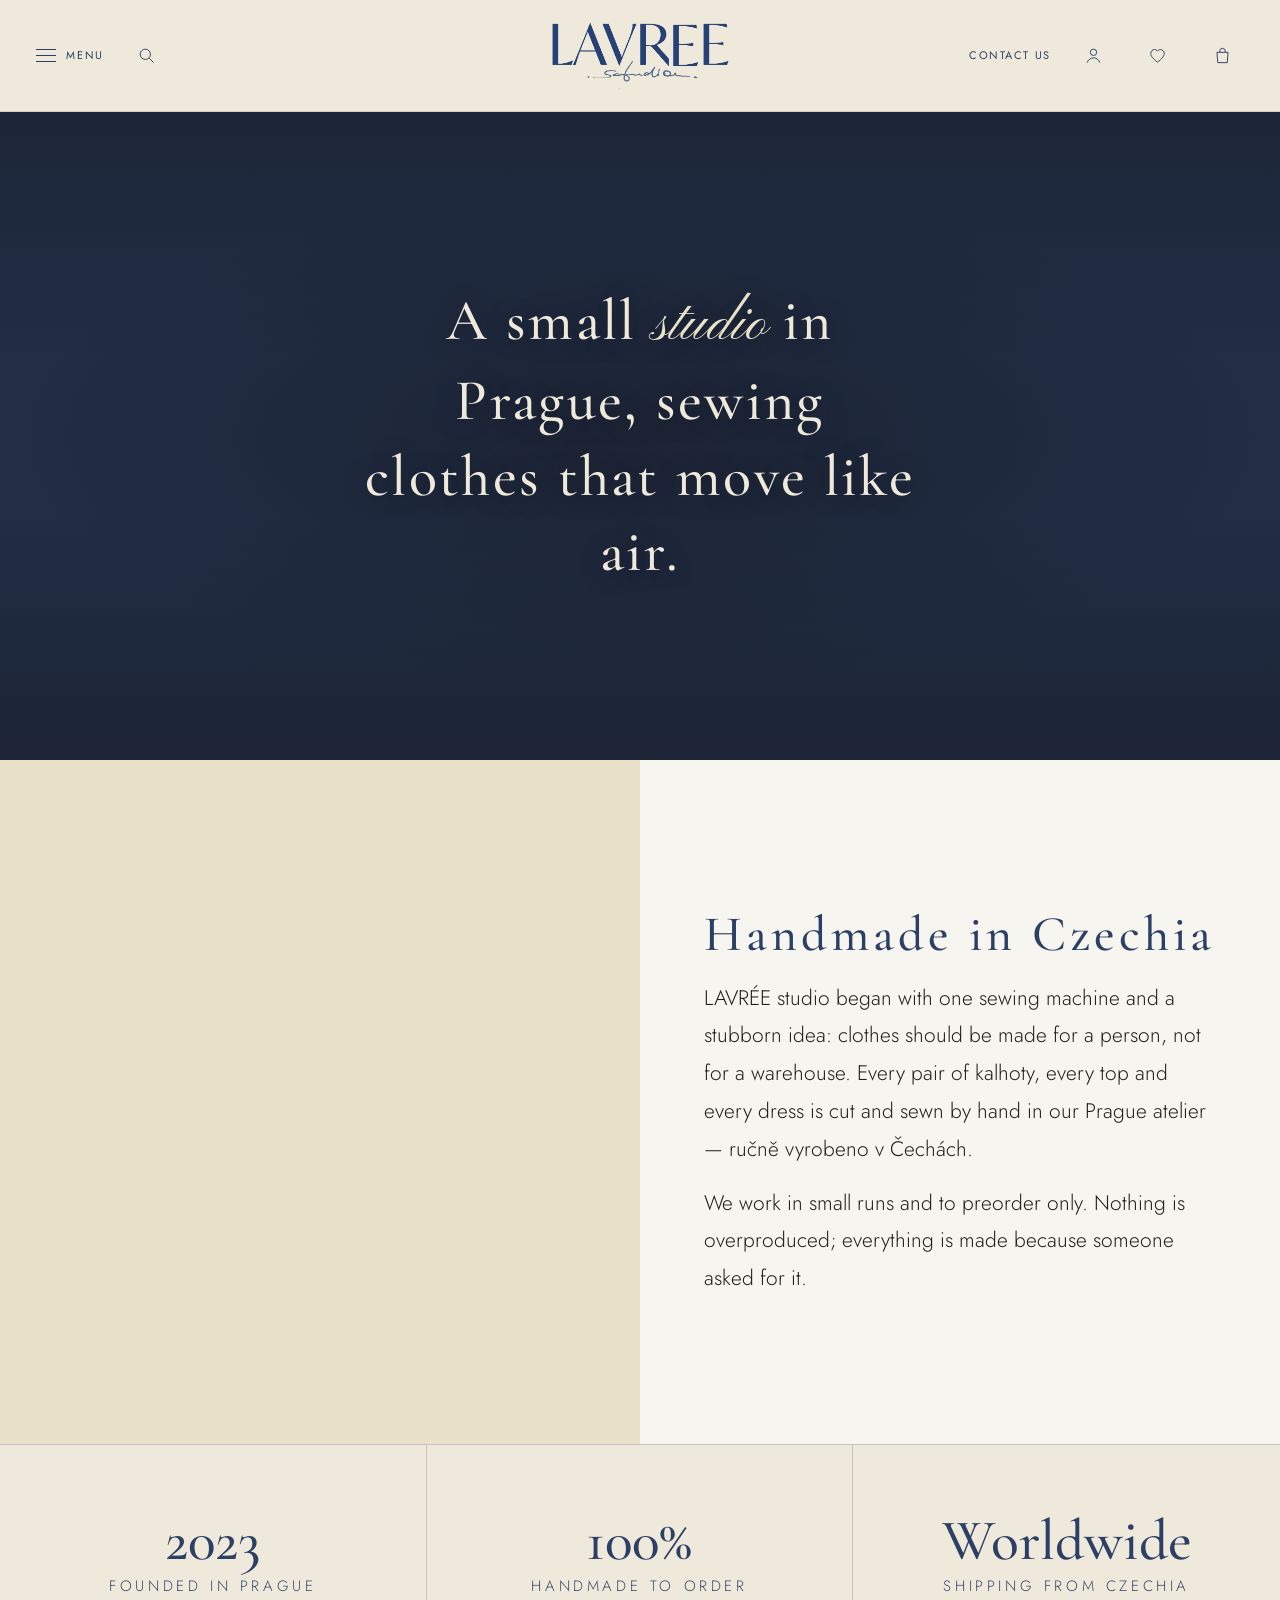
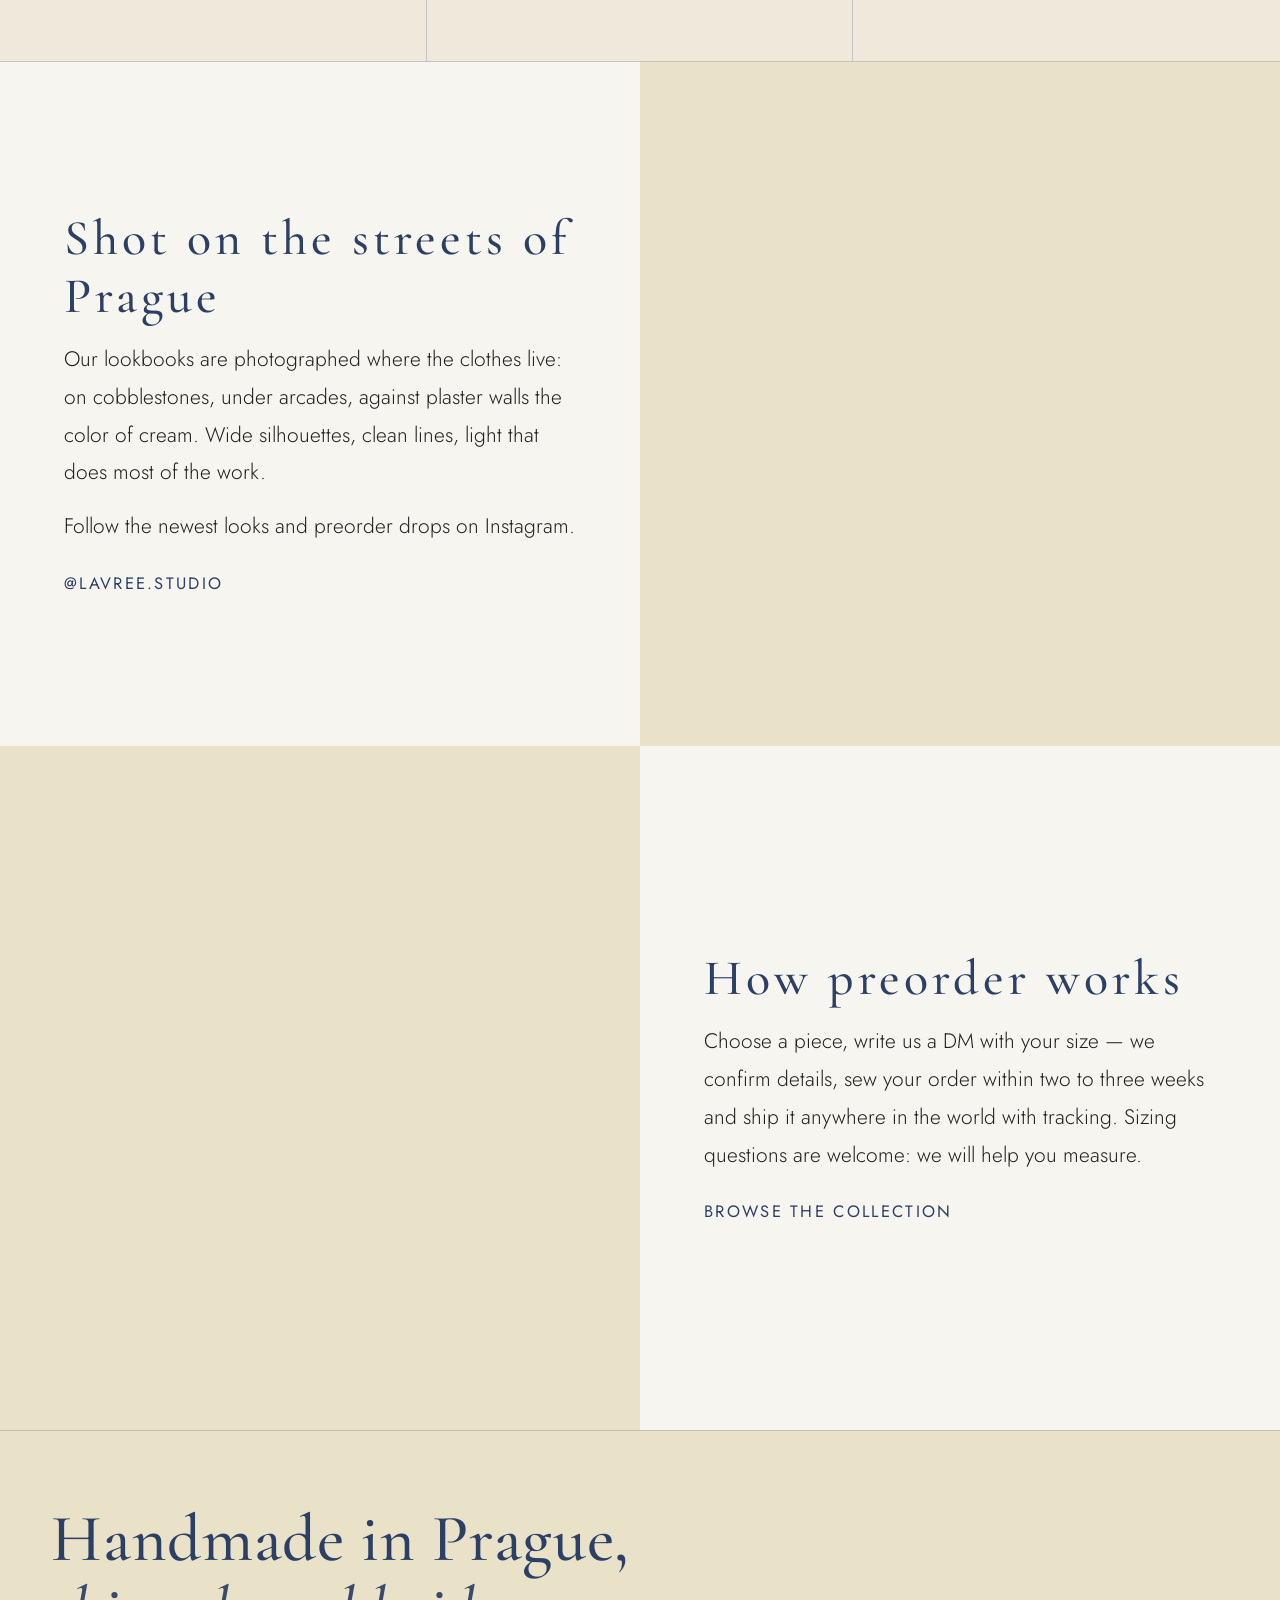
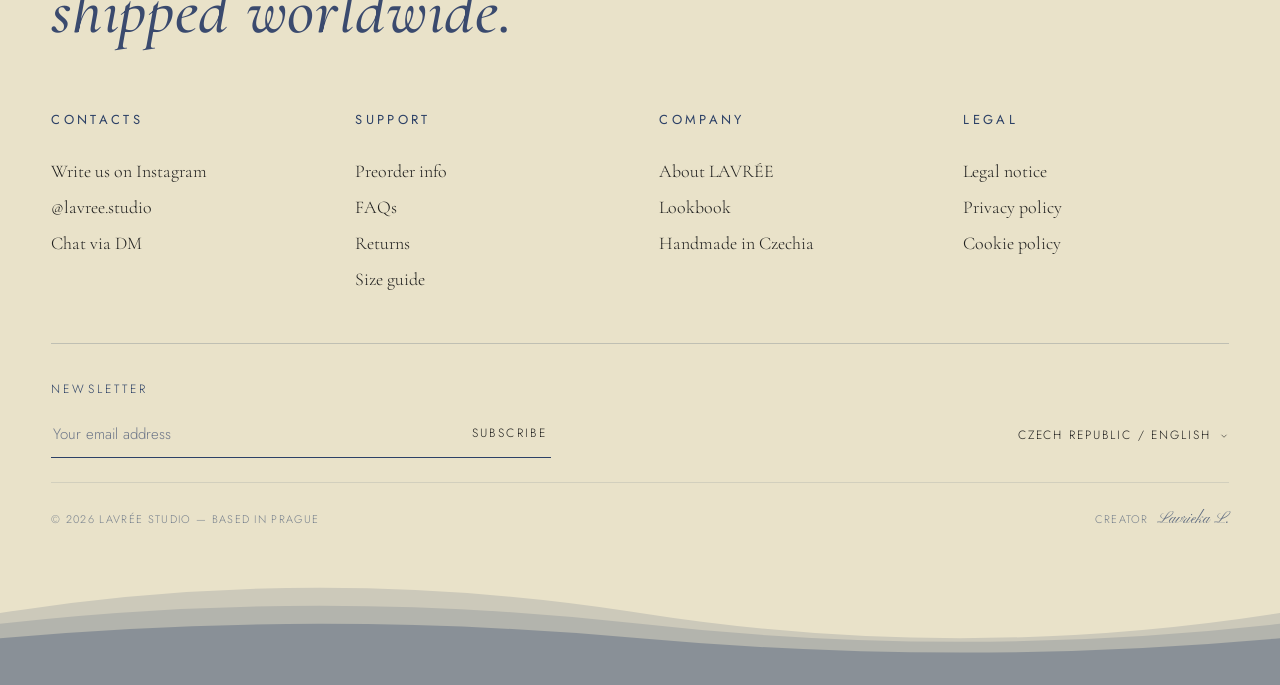
==== commit 4f2e4ec7: "Title the site LAVREE - local clothes from Prague The homepage tab now carries that line exactly. Th" ====
--- a/about.html
+++ b/about.html
@@ -3,14 +3,14 @@
 <head>
   <meta charset="UTF-8">
   <meta name="viewport" content="width=device-width, initial-scale=1.0">
-  <title>About — LAVRÉE studio</title>
+  <title>About — LAVREE</title>
   <meta name="description" content="LAVRÉE studio is a small fashion label from Prague. Handmade clothing, airy silhouettes, worldwide shipping via preorder.">
   <link rel="icon" type="image/png" sizes="32x32" href="photo/meta/favicon-32.png">
   <link rel="apple-touch-icon" sizes="180x180" href="photo/meta/apple-touch-icon.png">
   <meta property="og:type" content="website">
-  <meta property="og:site_name" content="LAVRÉE studio">
+  <meta property="og:site_name" content="LAVREE">
   <meta property="og:locale" content="en_GB">
-  <meta property="og:title" content="About — LAVRÉE studio">
+  <meta property="og:title" content="About — LAVREE">
   <meta property="og:description" content="LAVRÉE studio is a small fashion label from Prague. Handmade clothing, airy silhouettes, worldwide shipping via preorder.">
   <meta property="og:url" content="https://lavree.com/about.html">
   <meta property="og:image" content="https://lavree.com/photo/meta/og-image.jpg">
--- a/css/styles.css
+++ b/css/styles.css
@@ -72,6 +72,18 @@
   --logo-scale: var(--logo-scale-compact);
 }
 
+/* Only the homepage's header changes size, because only there does it start
+   over a photo. Every other page wears the compact bar from the first frame:
+   the height, the logo and the fill are all settled before anything scrolls,
+   so there is no transition left to play badly. */
+body:not(.page-home) {
+  /* --header-h is substituted where it is declared, so redefining only the
+     tall value here would leave the resolved height at :root untouched */
+  --header-h: var(--header-h-compact);
+  --header-h-tall: var(--header-h-compact);
+  --logo-scale: var(--logo-scale-compact);
+}
+
 /* Hovering changes the bar's colour only. It used to grow by 20% as well,
    which made the header twitch every time the cursor crossed it. */
 
@@ -156,13 +168,26 @@
               color var(--header-fill-anim),
               border-color var(--header-fill-anim);
 }
-/* the scroll compaction moves height, fill and ink together on one curve */
+/* Compacting off the hero: the height on its own curve, the colours on the
+   site's slower recolor so black does not become cream in one step. Safe to
+   fade here because both ends are opaque — the bar over the hero is solid
+   ink, so nothing of the page shows through it on the way across. */
 body .site-header.header--compact {
   transition: height var(--header-anim),
-              background var(--header-anim),
-              color var(--header-anim),
-              border-color var(--header-anim);
-}
+              background var(--header-color-fade),
+              color var(--header-color-fade),
+              border-color var(--header-color-fade);
+}
+
+body:not(.page-home) .site-header {
+  --header-ink: var(--blue);
+  background: var(--cream);
+  border-bottom-color: var(--header-border);
+  transition: none;
+}
+body:not(.page-home) .logo,
+body:not(.page-home) .logo__img,
+body:not(.page-home) .search-bar { transition: none; }
 
 /* Over a dark slide (hero / Navy Edit) the header sits on a solid black bar
    with cream logo + links; hover/compact still override it to the cream state. */
@@ -223,7 +248,10 @@
   height: var(--logo-h);
   transform: scale(var(--logo-scale));
   transform-origin: center;
-  will-change: transform;
+  /* deliberately no will-change: a permanent hint keeps the mark on its own
+     composited layer, and the bar behind it is re-rastered on every frame of
+     the height transition, which leaves the layer's patch of background
+     briefly unpainted. The transform is composited while it runs anyway. */
   transition: transform var(--header-anim);
 }
 .logo__img {
@@ -248,6 +276,11 @@
 body .site-header:hover .logo__img--cream,
 body .site-header.header--compact .logo__img--cream,
 body .site-header.is-filled .logo__img--cream { opacity: 0; }
+/* the two copies of the mark cross-fade on the same curve as the fill they
+   sit on, so the swap reads as one movement */
+body .site-header.header--compact .logo__img {
+  transition: opacity var(--header-color-fade);
+}
 
 .header-contact {
   letter-spacing: 0.14em; text-transform: uppercase;
@@ -631,7 +664,9 @@
 .slide--editorial {
   background: var(--milk);
   justify-content: center;
-  padding: calc(var(--header-h) + 4vh) clamp(20px, 4vw, 60px) 6vh;
+  /* the slide is only ever on screen once the header has compacted, so the
+     clearance is a constant rather than something that eases under the scroll */
+  padding: calc(var(--header-h-compact) + 4vh) clamp(20px, 4vw, 60px) 6vh;
   gap: 4vh;
 }
 .editorial-manifest {
@@ -805,6 +840,7 @@
 
 .plp-subheader {
   position: sticky;
+  /* tracks the bar so no strip of the grid shows between the two */
   top: var(--header-h);
   transition: top var(--header-anim);
   z-index: 80;
@@ -901,12 +937,14 @@
    switch between them — and holds a single screen instead of a scroll stack. */
 .pdp-gallery {
   position: sticky;
+  /* the offset follows the bar; the height is a constant, because easing a
+     layout property re-lays the column out on every frame of the scroll */
   top: var(--header-h);
-  height: calc(100dvh - var(--header-h));
+  height: calc(100dvh - var(--header-h-compact));
+  transition: top var(--header-anim);
   display: flex; align-items: center; justify-content: center;
   background: var(--blue);
   overflow: hidden;
-  transition: top var(--header-anim), height var(--header-anim);
 }
 /* every shot sits in the same box; only the active one is faded in */
 .pdp-gallery__stack {
@@ -1002,8 +1040,8 @@
 .pdp-panel {
   position: sticky;
   top: var(--header-h);
-  min-height: calc(100dvh - var(--header-h));
-  transition: top var(--header-anim), min-height var(--header-anim);
+  min-height: calc(100dvh - var(--header-h-compact));
+  transition: top var(--header-anim);
   display: flex; flex-direction: column; justify-content: center;
   padding: 48px clamp(24px, 3vw, 56px);
   max-width: 660px;
